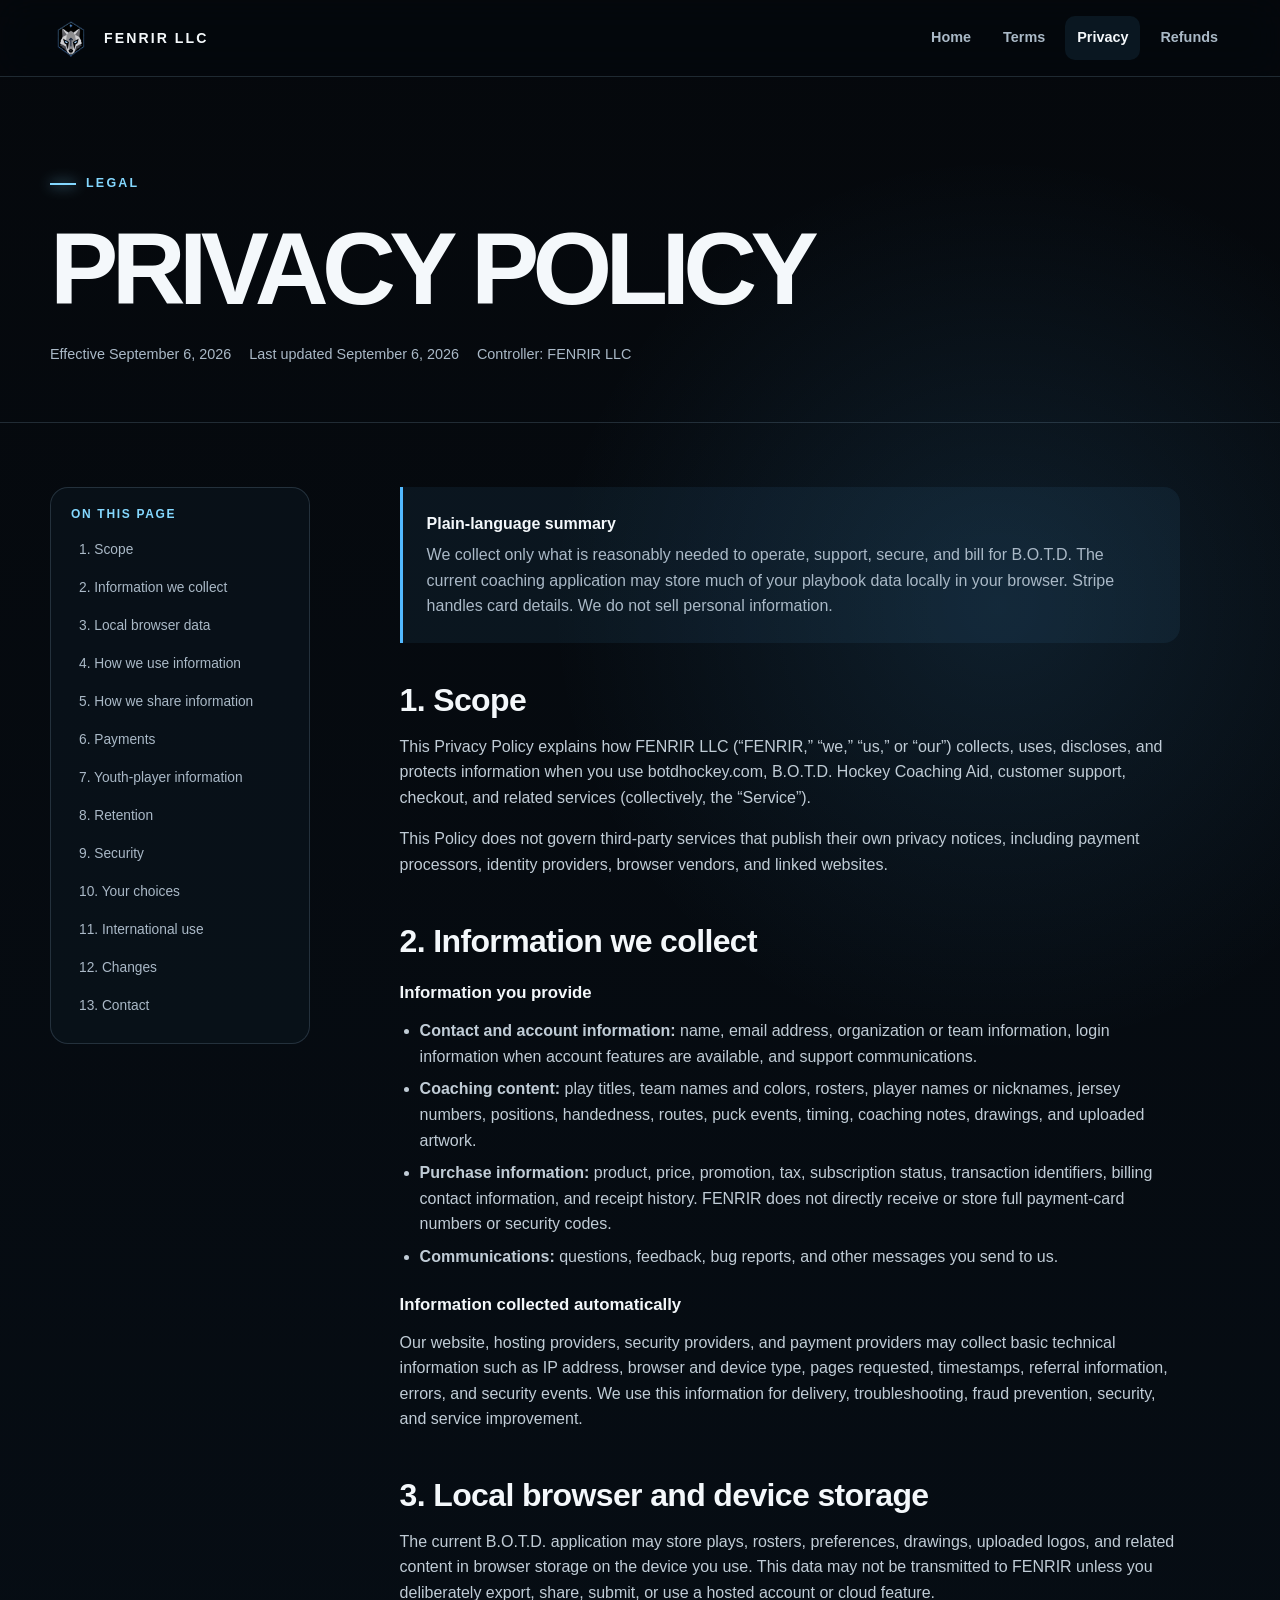
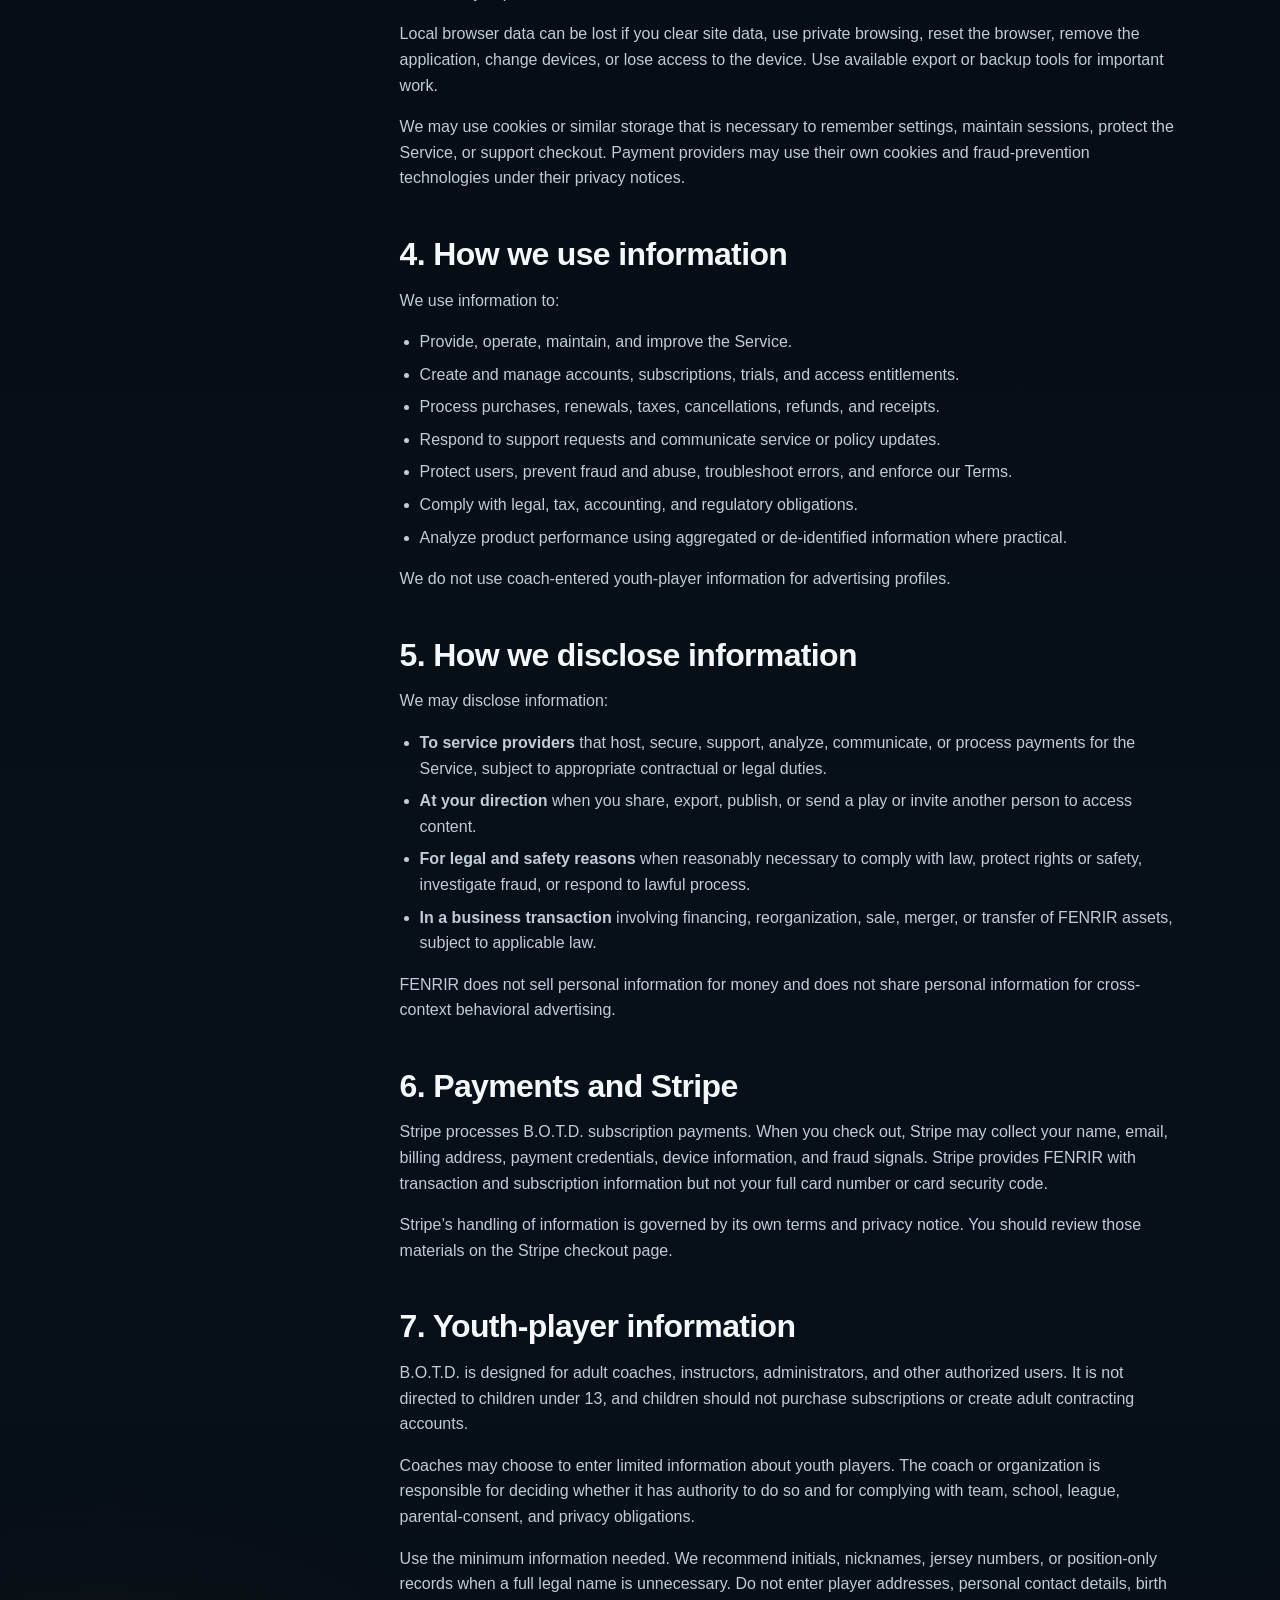
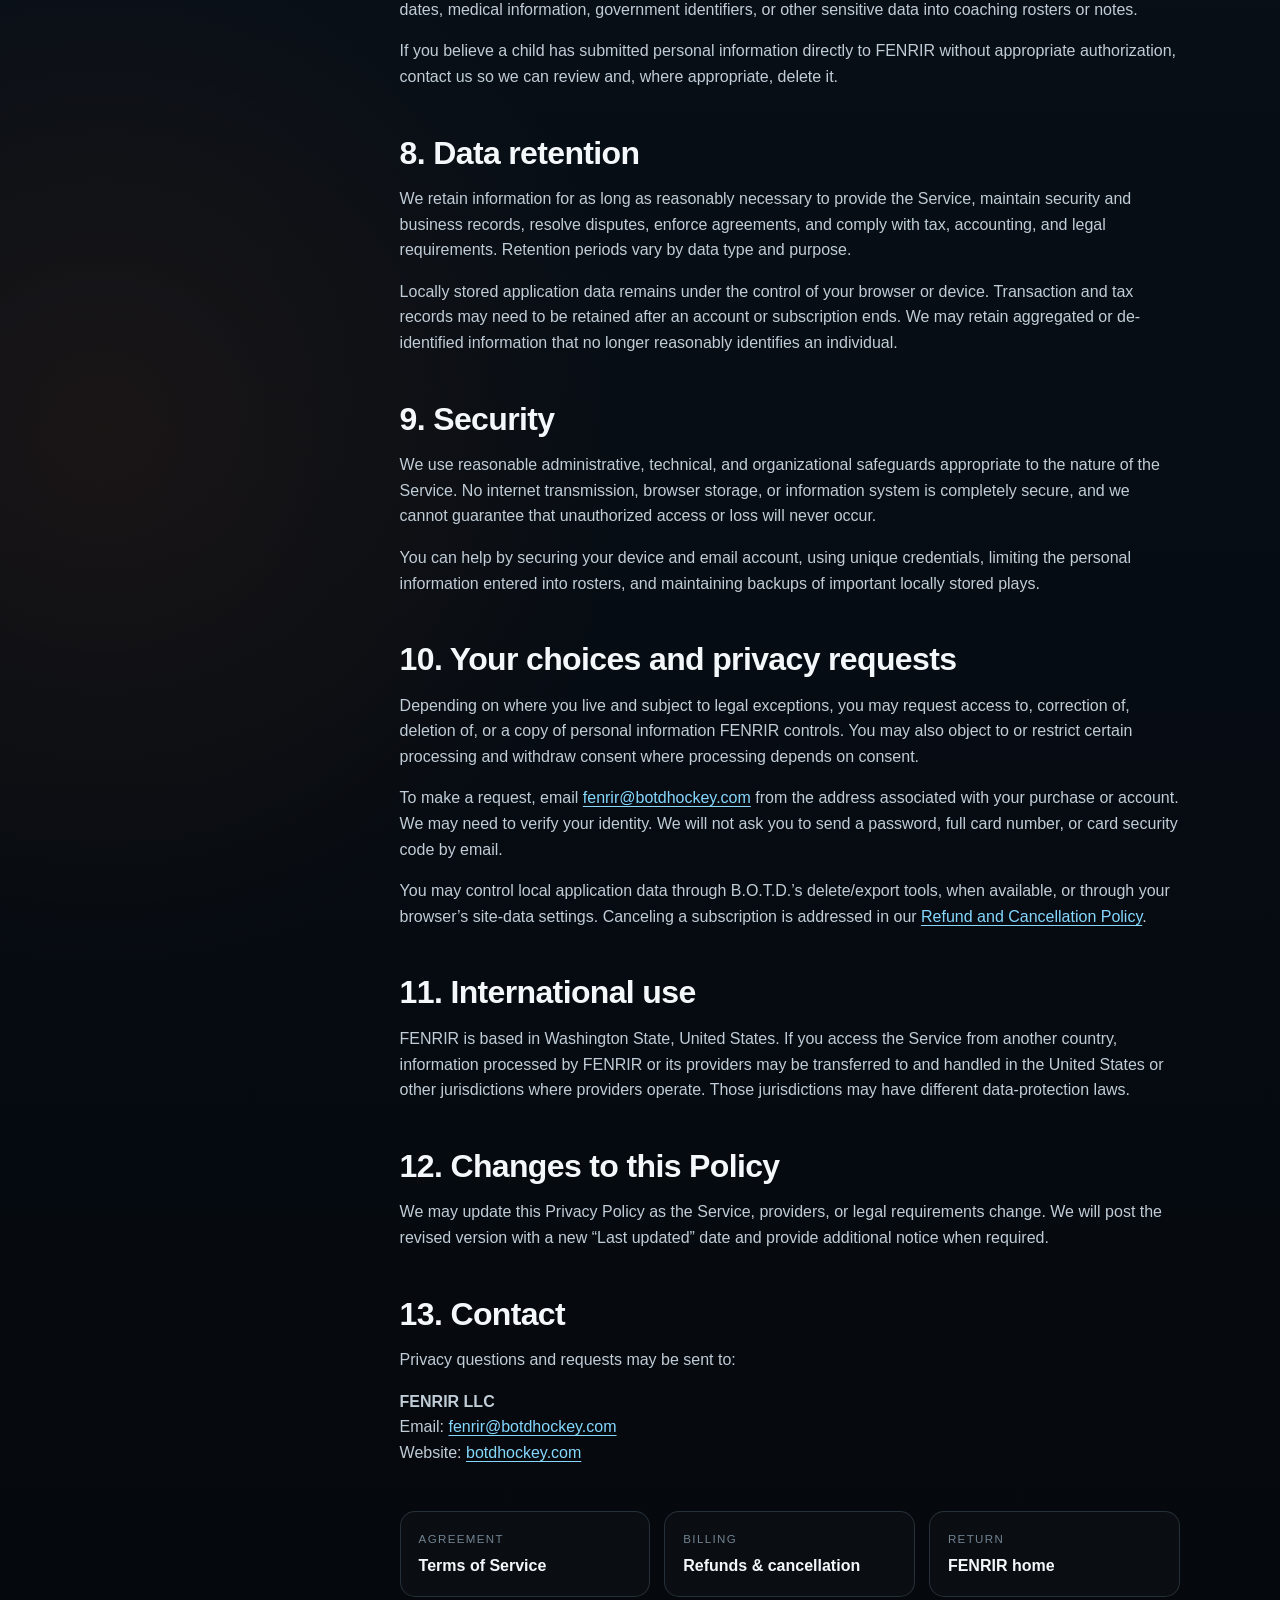
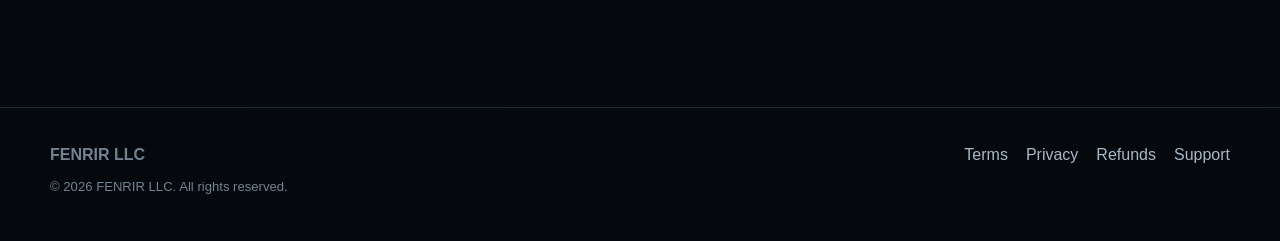
==== privacy/index.html @ 657d7582 "Add files via upload" ====
<!doctype html>
<html lang="en">
<head>
  <meta charset="utf-8"><meta name="viewport" content="width=device-width, initial-scale=1">
  <title>Privacy Policy | FENRIR LLC</title>
  <meta name="description" content="How FENRIR LLC handles information associated with B.O.T.D. Hockey Coaching Aid.">
  <link rel="canonical" href="https://botdhockey.com/privacy/">
  <link rel="icon" href="/assets/favicon.png" type="image/png">
  <link rel="stylesheet" href="/assets/site.css"><script src="/assets/site.js" defer></script>
</head>
<body>
<a class="skip-link" href="#main">Skip to content</a>
<header class="site-header"><div class="container header-inner"><a class="brand" href="/"><img src="/assets/favicon.png" alt=""><span>FENRIR LLC</span></a><button class="nav-toggle" type="button" aria-expanded="false" aria-controls="site-nav" data-nav-toggle aria-label="Open navigation">☰</button><nav class="site-nav" id="site-nav" data-nav aria-label="Legal navigation"><a href="/">Home</a><a href="/terms/">Terms</a><a href="/privacy/" aria-current="page">Privacy</a><a href="/refunds/">Refunds</a></nav></div></header>
<main id="main">
  <header class="legal-hero"><div class="container"><p class="eyebrow">Legal</p><h1>Privacy Policy</h1><div class="legal-meta"><span>Effective September 6, 2026</span><span>Last updated September 6, 2026</span><span>Controller: FENRIR LLC</span></div></div></header>
  <div class="container legal-layout">
    <aside class="legal-toc"><h2>On this page</h2><nav><a href="#scope">1. Scope</a><a href="#collect">2. Information we collect</a><a href="#local">3. Local browser data</a><a href="#use">4. How we use information</a><a href="#share">5. How we share information</a><a href="#payments">6. Payments</a><a href="#youth">7. Youth-player information</a><a href="#retention">8. Retention</a><a href="#security">9. Security</a><a href="#choices">10. Your choices</a><a href="#international">11. International use</a><a href="#changes">12. Changes</a><a href="#contact">13. Contact</a></nav></aside>
    <article class="legal-content">
      <div class="summary-box"><strong>Plain-language summary</strong><p>We collect only what is reasonably needed to operate, support, secure, and bill for B.O.T.D. The current coaching application may store much of your playbook data locally in your browser. Stripe handles card details. We do not sell personal information.</p></div>

      <section class="legal-section" id="scope"><h2>1. Scope</h2><p>This Privacy Policy explains how FENRIR LLC (“FENRIR,” “we,” “us,” or “our”) collects, uses, discloses, and protects information when you use botdhockey.com, B.O.T.D. Hockey Coaching Aid, customer support, checkout, and related services (collectively, the “Service”).</p><p>This Policy does not govern third-party services that publish their own privacy notices, including payment processors, identity providers, browser vendors, and linked websites.</p></section>

      <section class="legal-section" id="collect"><h2>2. Information we collect</h2><h3>Information you provide</h3><ul><li><strong>Contact and account information:</strong> name, email address, organization or team information, login information when account features are available, and support communications.</li><li><strong>Coaching content:</strong> play titles, team names and colors, rosters, player names or nicknames, jersey numbers, positions, handedness, routes, puck events, timing, coaching notes, drawings, and uploaded artwork.</li><li><strong>Purchase information:</strong> product, price, promotion, tax, subscription status, transaction identifiers, billing contact information, and receipt history. FENRIR does not directly receive or store full payment-card numbers or security codes.</li><li><strong>Communications:</strong> questions, feedback, bug reports, and other messages you send to us.</li></ul><h3>Information collected automatically</h3><p>Our website, hosting providers, security providers, and payment providers may collect basic technical information such as IP address, browser and device type, pages requested, timestamps, referral information, errors, and security events. We use this information for delivery, troubleshooting, fraud prevention, security, and service improvement.</p></section>

      <section class="legal-section" id="local"><h2>3. Local browser and device storage</h2><p>The current B.O.T.D. application may store plays, rosters, preferences, drawings, uploaded logos, and related content in browser storage on the device you use. This data may not be transmitted to FENRIR unless you deliberately export, share, submit, or use a hosted account or cloud feature.</p><p>Local browser data can be lost if you clear site data, use private browsing, reset the browser, remove the application, change devices, or lose access to the device. Use available export or backup tools for important work.</p><p>We may use cookies or similar storage that is necessary to remember settings, maintain sessions, protect the Service, or support checkout. Payment providers may use their own cookies and fraud-prevention technologies under their privacy notices.</p></section>

      <section class="legal-section" id="use"><h2>4. How we use information</h2><p>We use information to:</p><ul><li>Provide, operate, maintain, and improve the Service.</li><li>Create and manage accounts, subscriptions, trials, and access entitlements.</li><li>Process purchases, renewals, taxes, cancellations, refunds, and receipts.</li><li>Respond to support requests and communicate service or policy updates.</li><li>Protect users, prevent fraud and abuse, troubleshoot errors, and enforce our Terms.</li><li>Comply with legal, tax, accounting, and regulatory obligations.</li><li>Analyze product performance using aggregated or de-identified information where practical.</li></ul><p>We do not use coach-entered youth-player information for advertising profiles.</p></section>

      <section class="legal-section" id="share"><h2>5. How we disclose information</h2><p>We may disclose information:</p><ul><li><strong>To service providers</strong> that host, secure, support, analyze, communicate, or process payments for the Service, subject to appropriate contractual or legal duties.</li><li><strong>At your direction</strong> when you share, export, publish, or send a play or invite another person to access content.</li><li><strong>For legal and safety reasons</strong> when reasonably necessary to comply with law, protect rights or safety, investigate fraud, or respond to lawful process.</li><li><strong>In a business transaction</strong> involving financing, reorganization, sale, merger, or transfer of FENRIR assets, subject to applicable law.</li></ul><p>FENRIR does not sell personal information for money and does not share personal information for cross-context behavioral advertising.</p></section>

      <section class="legal-section" id="payments"><h2>6. Payments and Stripe</h2><p>Stripe processes B.O.T.D. subscription payments. When you check out, Stripe may collect your name, email, billing address, payment credentials, device information, and fraud signals. Stripe provides FENRIR with transaction and subscription information but not your full card number or card security code.</p><p>Stripe’s handling of information is governed by its own terms and privacy notice. You should review those materials on the Stripe checkout page.</p></section>

      <section class="legal-section" id="youth"><h2>7. Youth-player information</h2><p>B.O.T.D. is designed for adult coaches, instructors, administrators, and other authorized users. It is not directed to children under 13, and children should not purchase subscriptions or create adult contracting accounts.</p><p>Coaches may choose to enter limited information about youth players. The coach or organization is responsible for deciding whether it has authority to do so and for complying with team, school, league, parental-consent, and privacy obligations.</p><p>Use the minimum information needed. We recommend initials, nicknames, jersey numbers, or position-only records when a full legal name is unnecessary. Do not enter player addresses, personal contact details, birth dates, medical information, government identifiers, or other sensitive data into coaching rosters or notes.</p><p>If you believe a child has submitted personal information directly to FENRIR without appropriate authorization, contact us so we can review and, where appropriate, delete it.</p></section>

      <section class="legal-section" id="retention"><h2>8. Data retention</h2><p>We retain information for as long as reasonably necessary to provide the Service, maintain security and business records, resolve disputes, enforce agreements, and comply with tax, accounting, and legal requirements. Retention periods vary by data type and purpose.</p><p>Locally stored application data remains under the control of your browser or device. Transaction and tax records may need to be retained after an account or subscription ends. We may retain aggregated or de-identified information that no longer reasonably identifies an individual.</p></section>

      <section class="legal-section" id="security"><h2>9. Security</h2><p>We use reasonable administrative, technical, and organizational safeguards appropriate to the nature of the Service. No internet transmission, browser storage, or information system is completely secure, and we cannot guarantee that unauthorized access or loss will never occur.</p><p>You can help by securing your device and email account, using unique credentials, limiting the personal information entered into rosters, and maintaining backups of important locally stored plays.</p></section>

      <section class="legal-section" id="choices"><h2>10. Your choices and privacy requests</h2><p>Depending on where you live and subject to legal exceptions, you may request access to, correction of, deletion of, or a copy of personal information FENRIR controls. You may also object to or restrict certain processing and withdraw consent where processing depends on consent.</p><p>To make a request, email <a href="mailto:fenrir@botdhockey.com">fenrir@botdhockey.com</a> from the address associated with your purchase or account. We may need to verify your identity. We will not ask you to send a password, full card number, or card security code by email.</p><p>You may control local application data through B.O.T.D.’s delete/export tools, when available, or through your browser’s site-data settings. Canceling a subscription is addressed in our <a href="/refunds/">Refund and Cancellation Policy</a>.</p></section>

      <section class="legal-section" id="international"><h2>11. International use</h2><p>FENRIR is based in Washington State, United States. If you access the Service from another country, information processed by FENRIR or its providers may be transferred to and handled in the United States or other jurisdictions where providers operate. Those jurisdictions may have different data-protection laws.</p></section>

      <section class="legal-section" id="changes"><h2>12. Changes to this Policy</h2><p>We may update this Privacy Policy as the Service, providers, or legal requirements change. We will post the revised version with a new “Last updated” date and provide additional notice when required.</p></section>

      <section class="legal-section" id="contact"><h2>13. Contact</h2><p>Privacy questions and requests may be sent to:</p><p><strong>FENRIR LLC</strong><br>Email: <a href="mailto:fenrir@botdhockey.com">fenrir@botdhockey.com</a><br>Website: <a href="https://botdhockey.com/">botdhockey.com</a></p></section>

      <nav class="policy-nav" aria-label="Related policies"><a href="/terms/"><span>Agreement</span><strong>Terms of Service</strong></a><a href="/refunds/"><span>Billing</span><strong>Refunds & cancellation</strong></a><a href="/"><span>Return</span><strong>FENRIR home</strong></a></nav>
    </article>
  </div>
</main>
<footer class="site-footer"><div class="container footer-grid"><div><strong>FENRIR LLC</strong><p class="footer-small">© <span data-year></span> FENRIR LLC. All rights reserved.</p></div><nav class="footer-links" aria-label="Legal"><a href="/terms/">Terms</a><a href="/privacy/">Privacy</a><a href="/refunds/">Refunds</a><a href="mailto:fenrir@botdhockey.com">Support</a></nav></div></footer>
</body></html>
---- assets/site.css ----
:root {
  --ink: #f4f8fb;
  --muted: #aab9c7;
  --dim: #728391;
  --bg: #05080c;
  --bg-2: #0a1118;
  --panel: rgba(14, 25, 35, 0.78);
  --panel-solid: #0d1822;
  --line: rgba(160, 199, 224, 0.18);
  --cyan: #52b9ff;
  --cyan-2: #84d8ff;
  --orange: #ff7a2f;
  --orange-2: #ffad64;
  --success: #7dd8a5;
  --warning: #ffd071;
  --danger: #ff7f7f;
  --radius: 22px;
  --shadow: 0 28px 80px rgba(0, 0, 0, 0.38);
  color-scheme: dark;
}

* { box-sizing: border-box; }
html { scroll-behavior: smooth; }
body {
  margin: 0;
  min-width: 320px;
  color: var(--ink);
  background:
    radial-gradient(circle at 78% 12%, rgba(82,185,255,.12), transparent 28rem),
    radial-gradient(circle at 8% 72%, rgba(255,122,47,.08), transparent 34rem),
    linear-gradient(180deg, #05080c 0%, #071019 54%, #05080c 100%);
  font-family: Inter, ui-sans-serif, -apple-system, BlinkMacSystemFont, "Segoe UI", sans-serif;
  line-height: 1.6;
  text-rendering: optimizeLegibility;
}
body::before {
  content: "";
  position: fixed;
  inset: 0;
  pointer-events: none;
  opacity: .22;
  background-image:
    linear-gradient(rgba(255,255,255,.025) 1px, transparent 1px),
    linear-gradient(90deg, rgba(255,255,255,.025) 1px, transparent 1px);
  background-size: 42px 42px;
  mask-image: radial-gradient(circle at center, black, transparent 86%);
  z-index: -1;
}
a { color: inherit; }
img { max-width: 100%; display: block; }
button, input, select, textarea { font: inherit; }

.skip-link {
  position: fixed;
  left: 16px;
  top: -60px;
  z-index: 1000;
  padding: 10px 14px;
  color: #00111d;
  background: var(--cyan-2);
  border-radius: 10px;
  font-weight: 800;
  transition: top .2s ease;
}
.skip-link:focus { top: 16px; }

.container { width: min(1180px, calc(100% - 40px)); margin: 0 auto; }
.site-header {
  position: sticky;
  top: 0;
  z-index: 100;
  border-bottom: 1px solid var(--line);
  background: rgba(5,8,12,.76);
  backdrop-filter: blur(18px) saturate(130%);
}
.header-inner {
  min-height: 76px;
  display: flex;
  align-items: center;
  justify-content: space-between;
  gap: 24px;
}
.brand {
  display: inline-flex;
  align-items: center;
  gap: 12px;
  text-decoration: none;
  font-weight: 900;
  letter-spacing: .13em;
}
.brand img { width: 42px; height: 42px; object-fit: contain; }
.brand span { font-size: .88rem; }
.nav-toggle {
  display: none;
  width: 44px;
  height: 44px;
  border: 1px solid var(--line);
  color: var(--ink);
  background: rgba(255,255,255,.04);
  border-radius: 12px;
  cursor: pointer;
}
.site-nav { display: flex; align-items: center; gap: 8px; }
.site-nav a {
  color: var(--muted);
  text-decoration: none;
  padding: 10px 12px;
  border-radius: 10px;
  font-size: .9rem;
  font-weight: 700;
  transition: color .2s ease, background .2s ease;
}
.site-nav a:hover, .site-nav a:focus-visible, .site-nav a[aria-current="page"] {
  color: var(--ink);
  background: rgba(82,185,255,.09);
  outline: none;
}

.hero {
  min-height: calc(100svh - 76px);
  display: grid;
  align-items: center;
  padding: 86px 0 72px;
  overflow: hidden;
}
.hero-grid {
  display: grid;
  grid-template-columns: minmax(0, 1.1fr) minmax(360px, .9fr);
  align-items: center;
  gap: clamp(40px, 7vw, 100px);
}
.eyebrow {
  display: inline-flex;
  align-items: center;
  gap: 10px;
  margin: 0 0 20px;
  color: var(--cyan-2);
  font-size: .78rem;
  font-weight: 900;
  letter-spacing: .18em;
  text-transform: uppercase;
}
.eyebrow::before { content: ""; width: 26px; height: 2px; background: currentColor; box-shadow: 0 0 14px currentColor; }
h1, h2, h3 { line-height: 1.08; margin-top: 0; }
h1 {
  max-width: 820px;
  margin-bottom: 24px;
  font-size: clamp(3.2rem, 8vw, 7.3rem);
  letter-spacing: -.065em;
  text-transform: uppercase;
}
.hero .lead {
  max-width: 680px;
  margin: 0 0 34px;
  color: var(--muted);
  font-size: clamp(1.05rem, 1.8vw, 1.25rem);
}
.gradient-word {
  color: transparent;
  background: linear-gradient(90deg, var(--cyan-2), #fff 44%, var(--orange-2));
  -webkit-background-clip: text;
  background-clip: text;
}
.actions { display: flex; flex-wrap: wrap; gap: 12px; }
.btn {
  display: inline-flex;
  align-items: center;
  justify-content: center;
  min-height: 50px;
  padding: 12px 20px;
  border: 1px solid rgba(82,185,255,.42);
  border-radius: 13px;
  text-decoration: none;
  font-weight: 850;
  letter-spacing: .01em;
  transition: transform .18s ease, border-color .18s ease, background .18s ease;
}
.btn:hover, .btn:focus-visible { transform: translateY(-2px); outline: none; }
.btn-primary { color: #00111d; background: linear-gradient(135deg, var(--cyan-2), var(--cyan)); box-shadow: 0 10px 32px rgba(82,185,255,.2); }
.btn-ghost { color: var(--ink); background: rgba(255,255,255,.03); }

.logo-stage {
  position: relative;
  width: min(100%, 560px);
  aspect-ratio: 1;
  margin-inline: auto;
  display: grid;
  place-items: center;
  isolation: isolate;
}
.logo-stage::before, .logo-stage::after {
  content: "";
  position: absolute;
  border-radius: 50%;
  border: 1px solid rgba(82,185,255,.22);
  animation: orbit 18s linear infinite;
}
.logo-stage::before { inset: 7%; box-shadow: inset 0 0 80px rgba(82,185,255,.07), 0 0 50px rgba(82,185,255,.08); }
.logo-stage::after { inset: 18%; border-style: dashed; animation-direction: reverse; animation-duration: 28s; }
.logo-stage .flare {
  position: absolute;
  inset: 16%;
  border-radius: 50%;
  background: radial-gradient(circle, rgba(82,185,255,.18), transparent 65%);
  filter: blur(15px);
  z-index: -1;
}
.logo-stage img { width: 72%; filter: drop-shadow(0 28px 42px rgba(0,0,0,.55)); animation: breathe 6s ease-in-out infinite; }
.signal-switch {
  position: absolute;
  right: 3%;
  bottom: 12%;
  display: flex;
  padding: 5px;
  border: 1px solid var(--line);
  border-radius: 999px;
  background: rgba(4,9,14,.82);
  box-shadow: var(--shadow);
}
.signal-switch button {
  border: 0;
  border-radius: 999px;
  padding: 8px 12px;
  color: var(--muted);
  background: transparent;
  font-size: .72rem;
  font-weight: 900;
  letter-spacing: .08em;
  text-transform: uppercase;
  cursor: pointer;
}
.signal-switch button[aria-pressed="true"] { color: #00111d; background: var(--cyan-2); }
body[data-signal="orange"] .signal-switch button[aria-pressed="true"] { background: var(--orange-2); }
body[data-signal="orange"] .eyebrow { color: var(--orange-2); }
body[data-signal="orange"] .logo-stage::before, body[data-signal="orange"] .logo-stage::after { border-color: rgba(255,122,47,.24); }
body[data-signal="orange"] .logo-stage .flare { background: radial-gradient(circle, rgba(255,122,47,.18), transparent 65%); }

.section { padding: 112px 0; border-top: 1px solid var(--line); }
.section-header { max-width: 820px; margin-bottom: 48px; }
.section h2 { margin-bottom: 18px; font-size: clamp(2.25rem, 5vw, 4.7rem); letter-spacing: -.045em; text-transform: uppercase; }
.section-copy { color: var(--muted); font-size: 1.08rem; }
.mission-panel {
  position: relative;
  padding: clamp(28px, 5vw, 64px);
  border: 1px solid rgba(82,185,255,.26);
  border-radius: 28px;
  background: linear-gradient(135deg, rgba(82,185,255,.10), rgba(255,255,255,.025) 48%, rgba(255,122,47,.06));
  box-shadow: var(--shadow);
  overflow: hidden;
}
.mission-panel::after {
  content: "F";
  position: absolute;
  right: -18px;
  bottom: -90px;
  color: rgba(255,255,255,.025);
  font-size: 20rem;
  font-weight: 1000;
  line-height: 1;
}
.mission-panel blockquote { position: relative; z-index: 1; margin: 0; max-width: 980px; font-size: clamp(1.45rem, 3vw, 2.65rem); line-height: 1.3; font-weight: 780; letter-spacing: -.02em; }

.grid-3 { display: grid; grid-template-columns: repeat(3, 1fr); gap: 18px; }
.card {
  border: 1px solid var(--line);
  border-radius: var(--radius);
  background: linear-gradient(180deg, rgba(18,31,43,.85), rgba(9,17,24,.74));
  padding: 28px;
  box-shadow: 0 16px 44px rgba(0,0,0,.2);
}
.card .number { display: block; margin-bottom: 50px; color: var(--cyan-2); font-size: .75rem; font-weight: 900; letter-spacing: .16em; }
.card h3 { margin-bottom: 12px; font-size: 1.35rem; }
.card p { margin: 0; color: var(--muted); }

.product-card {
  display: grid;
  grid-template-columns: minmax(270px, .7fr) minmax(0, 1.3fr);
  align-items: center;
  gap: clamp(32px, 7vw, 90px);
  padding: clamp(28px, 5vw, 70px);
  border: 1px solid var(--line);
  border-radius: 30px;
  background: linear-gradient(135deg, rgba(255,255,255,.045), rgba(82,185,255,.075));
  box-shadow: var(--shadow);
}
.product-art { min-height: 340px; display: grid; place-items: center; }
.product-art img { width: min(100%, 430px); filter: drop-shadow(0 28px 38px rgba(0,0,0,.65)); }
.product-card h3 { font-size: clamp(2rem, 4vw, 3.8rem); margin-bottom: 18px; }
.product-card p { color: var(--muted); }
.pill-row { display: flex; flex-wrap: wrap; gap: 8px; margin: 24px 0 30px; }
.pill { padding: 7px 11px; border: 1px solid var(--line); border-radius: 999px; color: var(--cyan-2); background: rgba(82,185,255,.06); font-size: .78rem; font-weight: 800; }

.statement {
  display: grid;
  grid-template-columns: .7fr 1.3fr;
  gap: 60px;
  align-items: start;
}
.statement strong { color: var(--orange-2); font-size: .8rem; letter-spacing: .17em; text-transform: uppercase; }
.statement p { margin: 0; font-size: clamp(1.25rem, 2.3vw, 2rem); line-height: 1.45; }

.contact-panel {
  display: grid;
  grid-template-columns: 1fr auto;
  align-items: center;
  gap: 28px;
  padding: clamp(28px, 5vw, 54px);
  border: 1px solid rgba(82,185,255,.28);
  border-radius: 28px;
  background: rgba(11,20,29,.8);
}
.contact-panel h2 { margin-bottom: 10px; font-size: clamp(2rem, 4vw, 4rem); }
.contact-panel p { margin: 0; color: var(--muted); }

.site-footer { border-top: 1px solid var(--line); padding: 34px 0 44px; color: var(--dim); }
.footer-grid { display: flex; justify-content: space-between; align-items: flex-start; gap: 24px; }
.footer-links { display: flex; flex-wrap: wrap; gap: 10px 18px; }
.footer-links a { color: var(--muted); text-decoration: none; }
.footer-links a:hover, .footer-links a:focus-visible { color: var(--ink); }
.footer-small { margin: 8px 0 0; max-width: 720px; font-size: .82rem; }

/* Legal pages */
.legal-hero { padding: 90px 0 56px; border-bottom: 1px solid var(--line); }
.legal-hero h1 { margin-bottom: 18px; font-size: clamp(3rem, 8vw, 6.5rem); }
.legal-meta { display: flex; flex-wrap: wrap; gap: 10px 18px; color: var(--muted); font-size: .9rem; }
.legal-layout {
  display: grid;
  grid-template-columns: 260px minmax(0, 780px);
  gap: clamp(40px, 7vw, 92px);
  align-items: start;
  padding: 64px 0 110px;
}
.legal-toc {
  position: sticky;
  top: 104px;
  border: 1px solid var(--line);
  border-radius: 18px;
  padding: 20px;
  background: rgba(11,20,29,.72);
}
.legal-toc h2 { margin-bottom: 12px; color: var(--cyan-2); font-size: .75rem; letter-spacing: .14em; text-transform: uppercase; }
.legal-toc nav { display: grid; gap: 4px; }
.legal-toc a { padding: 6px 8px; color: var(--muted); border-radius: 8px; text-decoration: none; font-size: .86rem; }
.legal-toc a:hover, .legal-toc a:focus-visible { color: var(--ink); background: rgba(82,185,255,.08); outline: none; }
.legal-content { min-width: 0; }
.summary-box {
  margin-bottom: 40px;
  padding: 24px;
  border-left: 3px solid var(--cyan);
  border-radius: 0 16px 16px 0;
  background: rgba(82,185,255,.07);
}
.summary-box strong { display: block; margin-bottom: 6px; }
.summary-box p { margin: 0; color: var(--muted); }
.legal-section { scroll-margin-top: 110px; margin-bottom: 46px; }
.legal-section h2 { margin-bottom: 14px; font-size: clamp(1.45rem, 3vw, 2rem); letter-spacing: -.02em; }
.legal-section h3 { margin: 26px 0 8px; font-size: 1.05rem; }
.legal-section p, .legal-section li { color: #c0ccd6; }
.legal-section ul { padding-left: 1.25rem; }
.legal-section li + li { margin-top: 7px; }
.legal-section a { color: var(--cyan-2); text-underline-offset: 3px; }
.callout {
  padding: 18px 20px;
  border: 1px solid rgba(255,208,113,.25);
  border-radius: 14px;
  color: #f7e4bd;
  background: rgba(255,208,113,.06);
}
.policy-nav { display: grid; grid-template-columns: repeat(3,1fr); gap: 14px; margin-top: 46px; }
.policy-nav a { display: block; padding: 18px; border: 1px solid var(--line); border-radius: 15px; text-decoration: none; background: rgba(255,255,255,.025); }
.policy-nav span { display:block; color:var(--dim); font-size:.72rem; letter-spacing:.12em; text-transform:uppercase; }
.policy-nav strong { display:block; margin-top:4px; }

.reveal { opacity: 0; transform: translateY(18px); transition: opacity .75s ease, transform .75s ease; }
.reveal.is-visible { opacity: 1; transform: none; }
@keyframes orbit { to { transform: rotate(360deg); } }
@keyframes breathe { 0%,100% { transform: translateY(0) scale(1); } 50% { transform: translateY(-7px) scale(1.01); } }

@media (max-width: 900px) {
  .hero-grid, .product-card, .statement { grid-template-columns: 1fr; }
  .hero { min-height: auto; }
  .hero-copy { text-align: center; }
  .hero .lead { margin-inline: auto; }
  .hero .eyebrow, .hero .actions { justify-content: center; }
  .logo-stage { max-width: 480px; }
  .grid-3 { grid-template-columns: 1fr; }
  .card .number { margin-bottom: 24px; }
  .statement { gap: 18px; }
  .legal-layout { grid-template-columns: 1fr; }
  .legal-toc { position: static; }
  .legal-toc nav { grid-template-columns: repeat(2,1fr); }
}

@media (max-width: 720px) {
  .container { width: min(100% - 28px, 1180px); }
  .header-inner { min-height: 66px; }
  .nav-toggle { display: inline-grid; place-items: center; }
  .site-nav {
    position: absolute;
    top: 66px;
    left: 14px;
    right: 14px;
    display: none;
    padding: 12px;
    border: 1px solid var(--line);
    border-radius: 16px;
    background: rgba(5,8,12,.97);
    box-shadow: var(--shadow);
  }
  .site-nav.is-open { display: grid; }
  .site-nav a { padding: 12px; }
  .hero { padding-top: 64px; }
  h1 { font-size: clamp(3rem, 17vw, 5.4rem); }
  .section { padding: 82px 0; }
  .signal-switch { right: 0; bottom: 6%; }
  .product-art { min-height: 250px; }
  .contact-panel { grid-template-columns: 1fr; }
  .footer-grid { flex-direction: column; }
  .legal-hero { padding-top: 64px; }
  .legal-layout { padding-top: 36px; }
  .legal-toc nav { grid-template-columns: 1fr; }
  .policy-nav { grid-template-columns: 1fr; }
}

@media (prefers-reduced-motion: reduce) {
  *, *::before, *::after { animation-duration: .01ms !important; animation-iteration-count: 1 !important; scroll-behavior: auto !important; transition-duration: .01ms !important; }
  .reveal { opacity: 1; transform: none; }
}
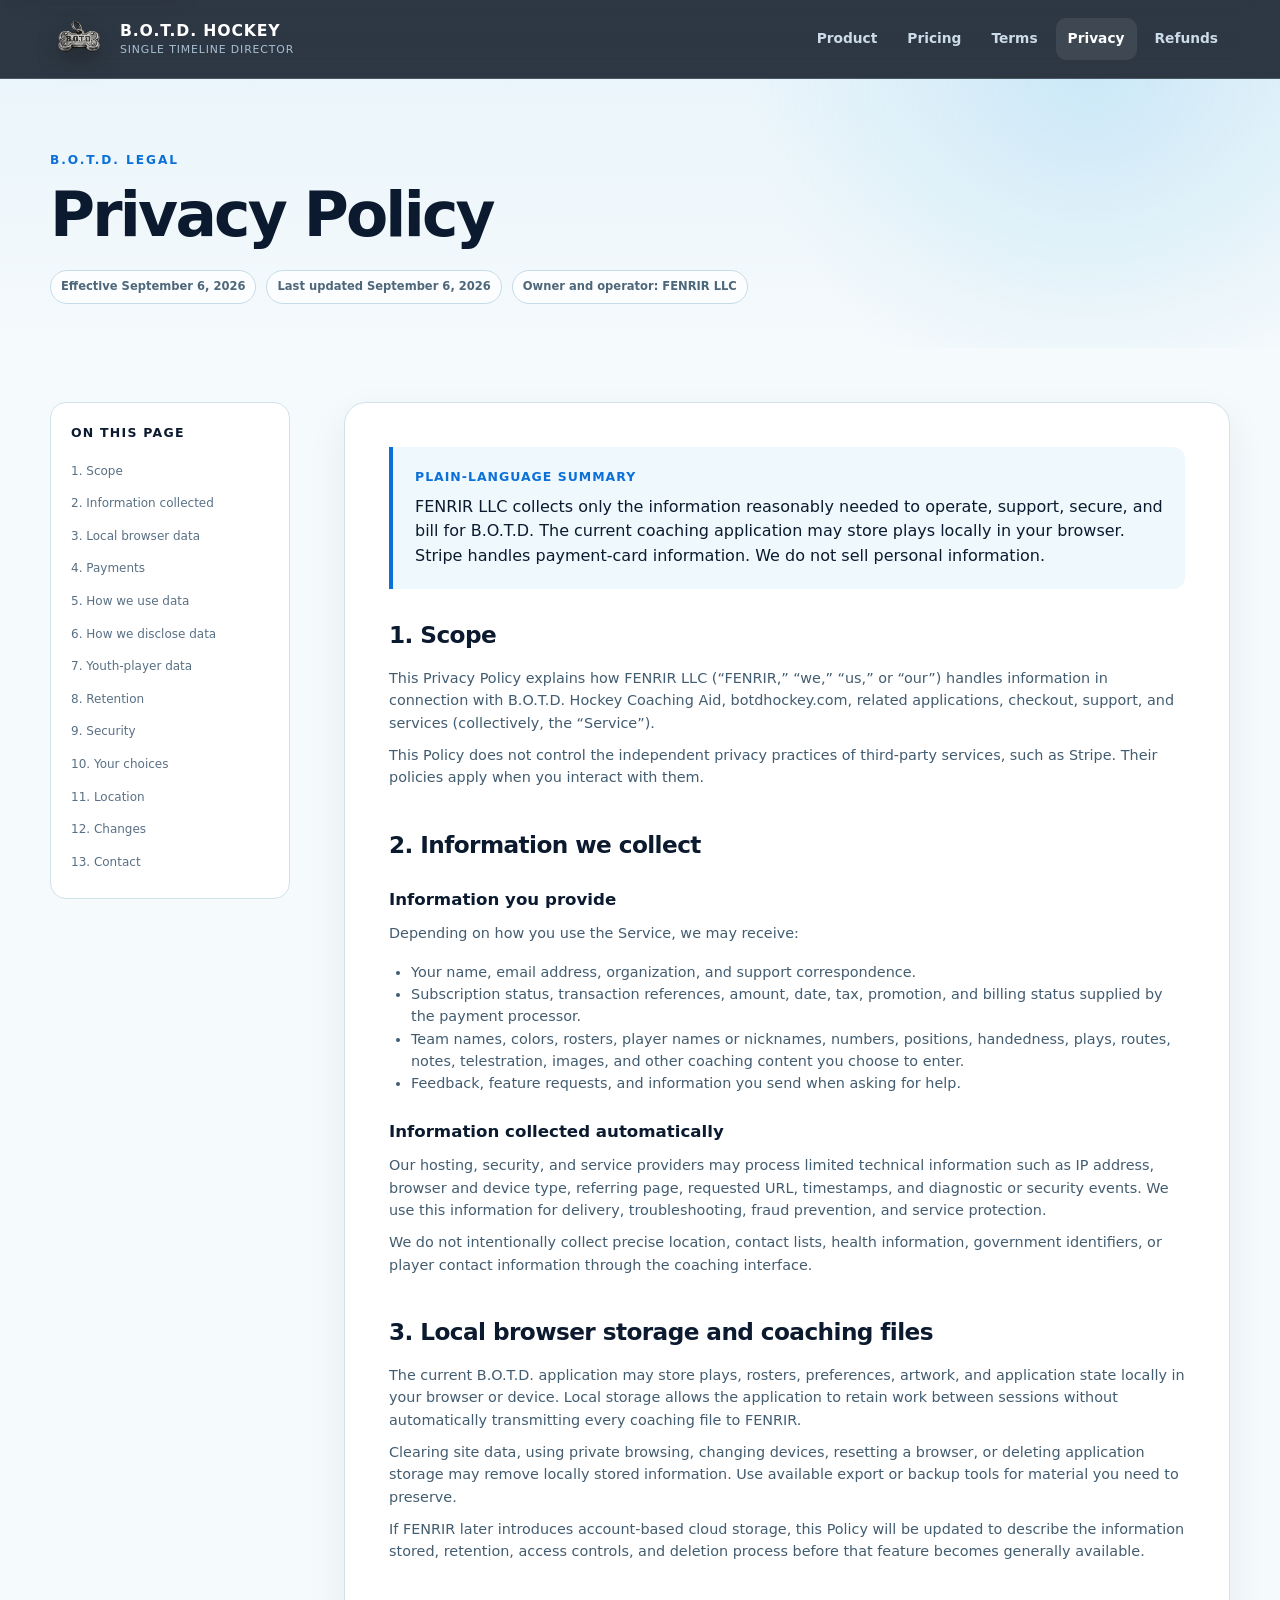
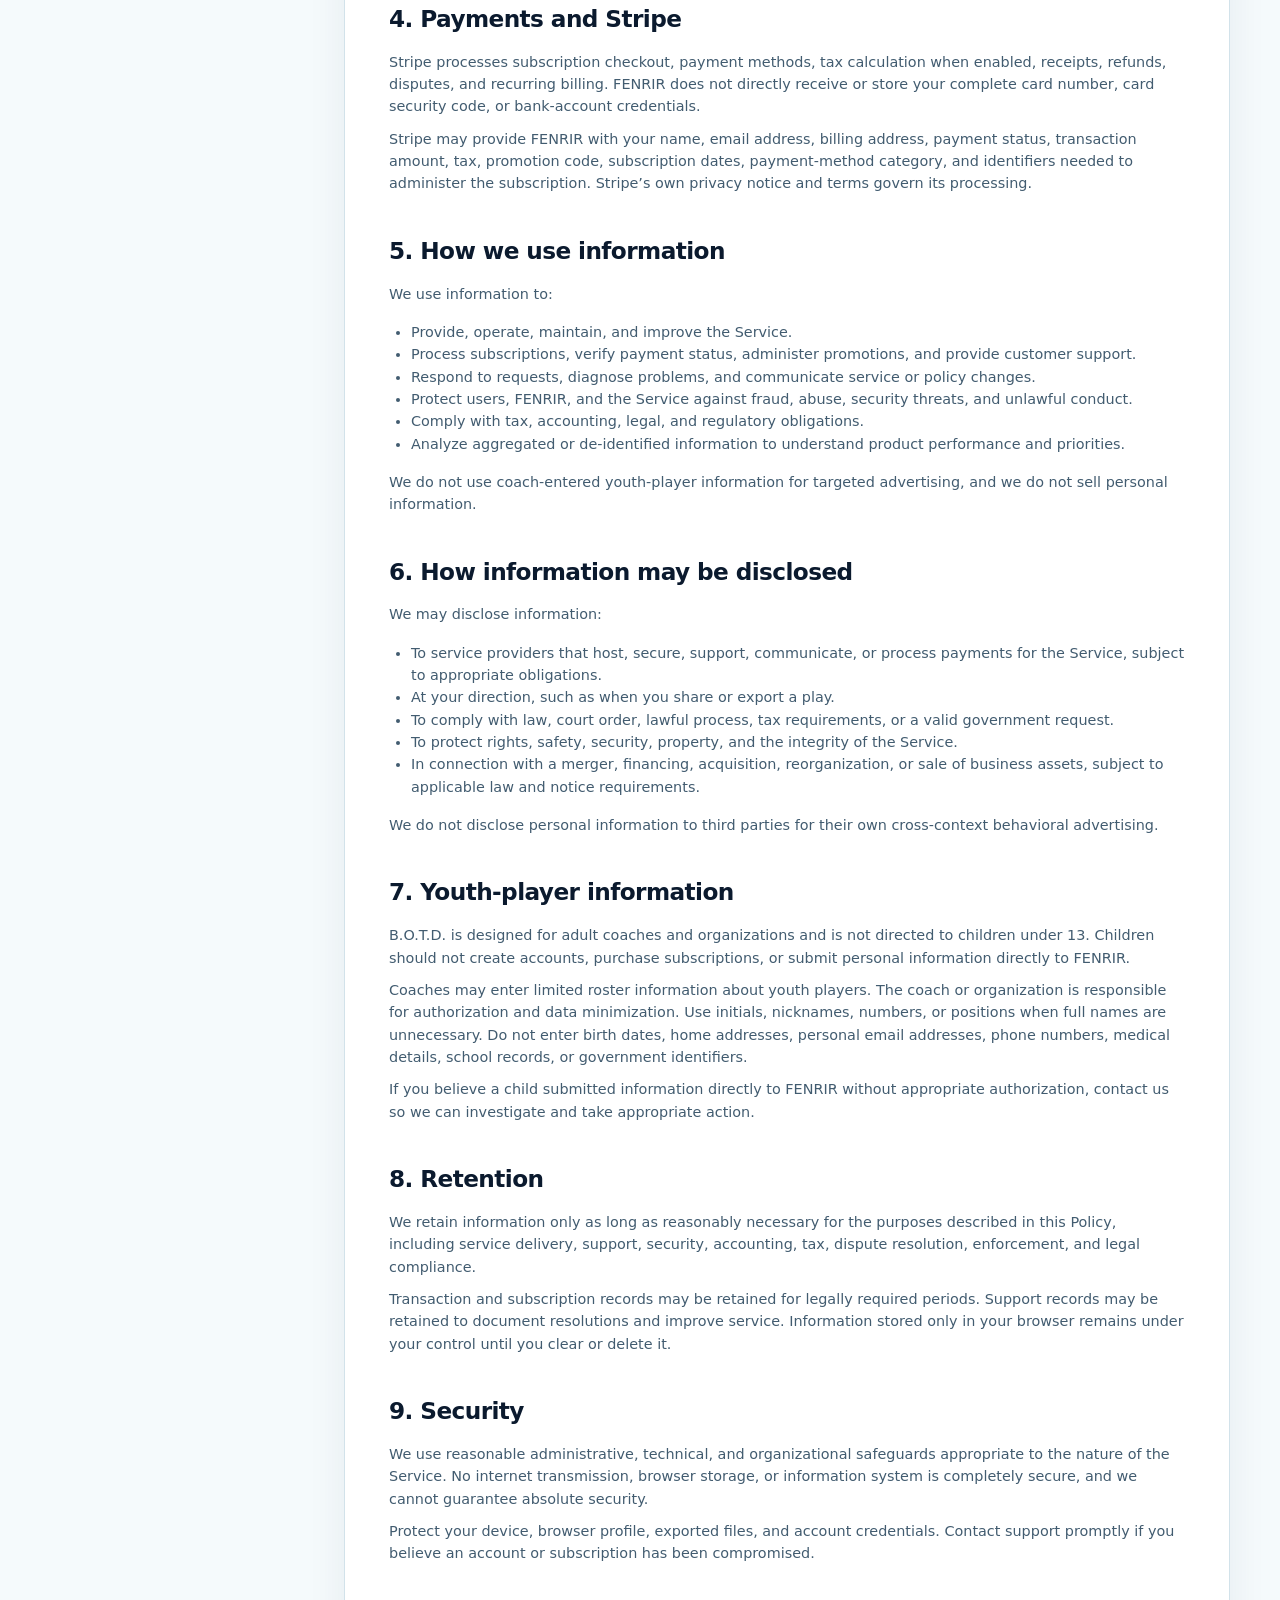
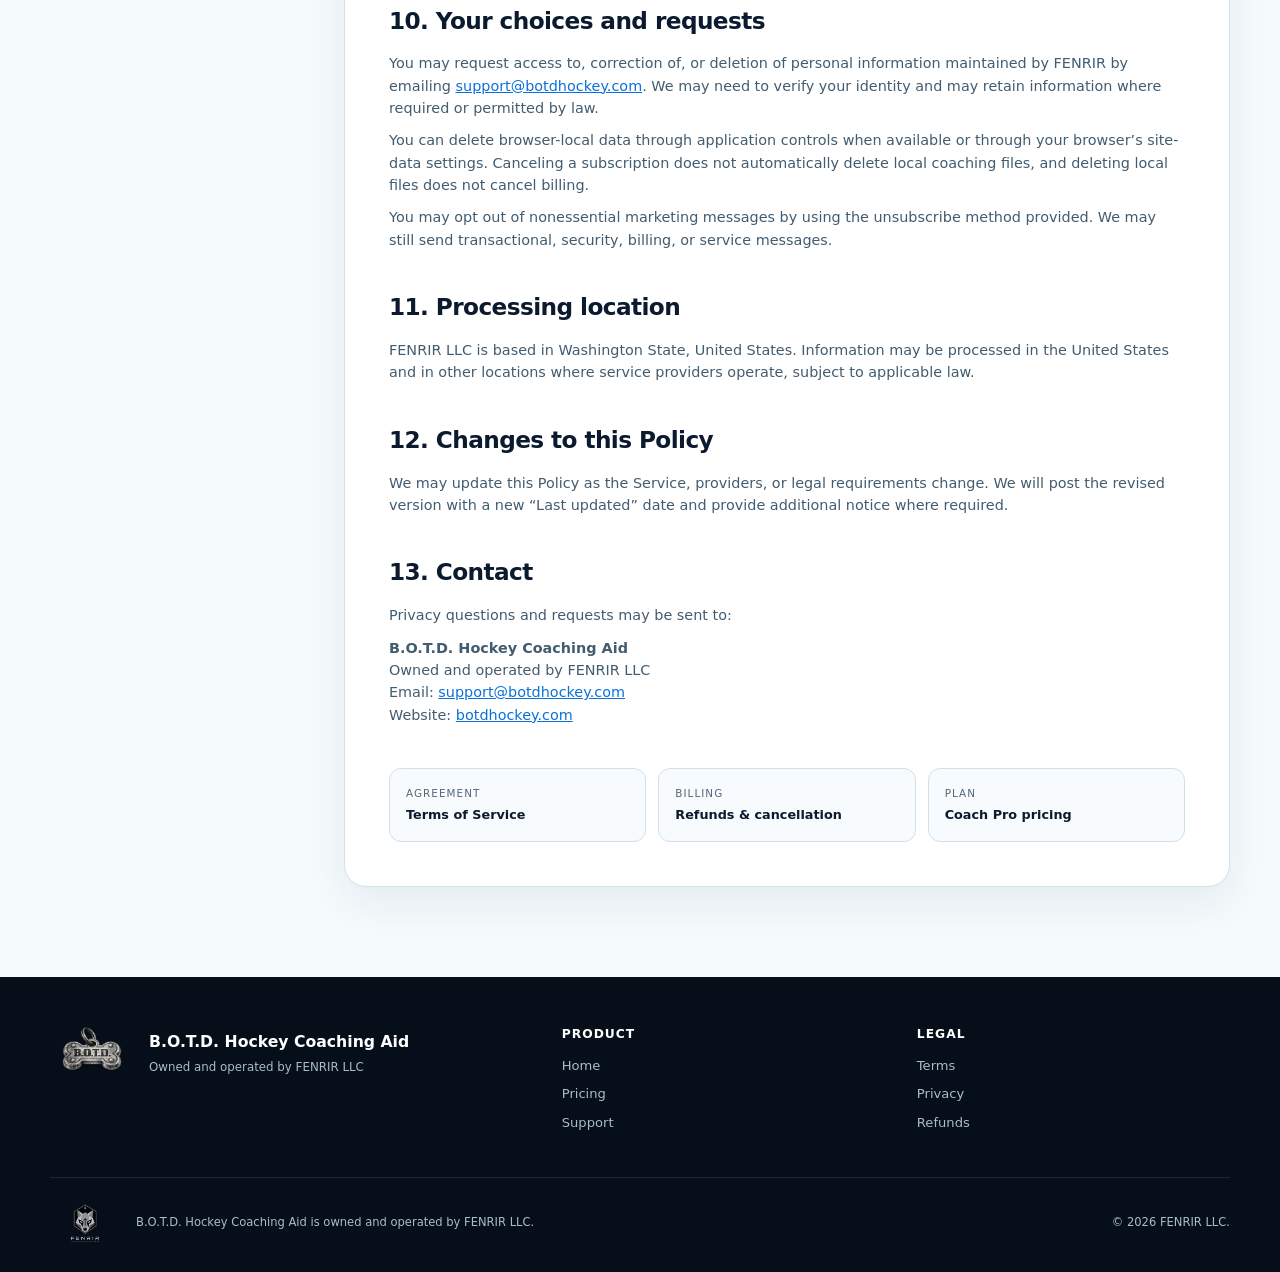
==== commit a877bfce: "Replace FENRIR site with B.O.T.D. product website" ====
--- a/privacy/index.html
+++ b/privacy/index.html
@@ -1,52 +1,68 @@
 <!doctype html>
 <html lang="en">
 <head>
-  <meta charset="utf-8"><meta name="viewport" content="width=device-width, initial-scale=1">
-  <title>Privacy Policy | FENRIR LLC</title>
-  <meta name="description" content="How FENRIR LLC handles information associated with B.O.T.D. Hockey Coaching Aid.">
+  <meta charset="utf-8">
+  <meta name="viewport" content="width=device-width, initial-scale=1">
+  <title>Privacy Policy | B.O.T.D. Hockey</title>
+  <meta name="description" content="Privacy practices for B.O.T.D. Hockey Coaching Aid, owned and operated by FENRIR LLC.">
   <link rel="canonical" href="https://botdhockey.com/privacy/">
+  <meta name="theme-color" content="#07111f">
   <link rel="icon" href="/assets/favicon.png" type="image/png">
-  <link rel="stylesheet" href="/assets/site.css"><script src="/assets/site.js" defer></script>
+  <link rel="stylesheet" href="/assets/site.css">
+  <script src="/assets/config.js" defer></script>
+  <script src="/assets/site.js" defer></script>
 </head>
-<body>
+<body class="legal-body">
 <a class="skip-link" href="#main">Skip to content</a>
-<header class="site-header"><div class="container header-inner"><a class="brand" href="/"><img src="/assets/favicon.png" alt=""><span>FENRIR LLC</span></a><button class="nav-toggle" type="button" aria-expanded="false" aria-controls="site-nav" data-nav-toggle aria-label="Open navigation">☰</button><nav class="site-nav" id="site-nav" data-nav aria-label="Legal navigation"><a href="/">Home</a><a href="/terms/">Terms</a><a href="/privacy/" aria-current="page">Privacy</a><a href="/refunds/">Refunds</a></nav></div></header>
+<header class="site-header">
+  <div class="container header-inner">
+    <a class="product-brand" href="/" aria-label="B.O.T.D. Hockey home"><img src="/assets/botd-dog-tag.png" alt=""><span class="product-brand-copy"><strong>B.O.T.D. HOCKEY</strong><small>Single Timeline Director</small></span></a>
+    <button class="nav-toggle" type="button" aria-expanded="false" aria-controls="site-nav" data-nav-toggle aria-label="Open navigation"><span></span></button>
+    <nav class="site-nav" id="site-nav" data-nav aria-label="Legal navigation"><a href="/">Product</a><a href="/subscribe/">Pricing</a><a href="/terms/">Terms</a><a href="/privacy/" aria-current="page">Privacy</a><a href="/refunds/">Refunds</a></nav>
+  </div>
+</header>
+
 <main id="main">
-  <header class="legal-hero"><div class="container"><p class="eyebrow">Legal</p><h1>Privacy Policy</h1><div class="legal-meta"><span>Effective September 6, 2026</span><span>Last updated September 6, 2026</span><span>Controller: FENRIR LLC</span></div></div></header>
+  <header class="legal-hero"><div class="container"><p class="eyebrow">B.O.T.D. legal</p><h1>Privacy Policy</h1><div class="legal-meta"><span>Effective September 6, 2026</span><span>Last updated September 6, 2026</span><span>Owner and operator: FENRIR LLC</span></div></div></header>
   <div class="container legal-layout">
-    <aside class="legal-toc"><h2>On this page</h2><nav><a href="#scope">1. Scope</a><a href="#collect">2. Information we collect</a><a href="#local">3. Local browser data</a><a href="#use">4. How we use information</a><a href="#share">5. How we share information</a><a href="#payments">6. Payments</a><a href="#youth">7. Youth-player information</a><a href="#retention">8. Retention</a><a href="#security">9. Security</a><a href="#choices">10. Your choices</a><a href="#international">11. International use</a><a href="#changes">12. Changes</a><a href="#contact">13. Contact</a></nav></aside>
+    <aside class="legal-toc"><h2>On this page</h2><nav>
+      <a href="#scope">1. Scope</a><a href="#collect">2. Information collected</a><a href="#local">3. Local browser data</a><a href="#payments">4. Payments</a><a href="#use">5. How we use data</a><a href="#share">6. How we disclose data</a><a href="#youth">7. Youth-player data</a><a href="#retention">8. Retention</a><a href="#security">9. Security</a><a href="#choices">10. Your choices</a><a href="#international">11. Location</a><a href="#changes">12. Changes</a><a href="#contact">13. Contact</a>
+    </nav></aside>
+
     <article class="legal-content">
-      <div class="summary-box"><strong>Plain-language summary</strong><p>We collect only what is reasonably needed to operate, support, secure, and bill for B.O.T.D. The current coaching application may store much of your playbook data locally in your browser. Stripe handles card details. We do not sell personal information.</p></div>
+      <div class="summary-box"><strong>Plain-language summary</strong><p>FENRIR LLC collects only the information reasonably needed to operate, support, secure, and bill for B.O.T.D. The current coaching application may store plays locally in your browser. Stripe handles payment-card information. We do not sell personal information.</p></div>
 
-      <section class="legal-section" id="scope"><h2>1. Scope</h2><p>This Privacy Policy explains how FENRIR LLC (“FENRIR,” “we,” “us,” or “our”) collects, uses, discloses, and protects information when you use botdhockey.com, B.O.T.D. Hockey Coaching Aid, customer support, checkout, and related services (collectively, the “Service”).</p><p>This Policy does not govern third-party services that publish their own privacy notices, including payment processors, identity providers, browser vendors, and linked websites.</p></section>
+      <section class="legal-section" id="scope"><h2>1. Scope</h2><p>This Privacy Policy explains how FENRIR LLC (“FENRIR,” “we,” “us,” or “our”) handles information in connection with B.O.T.D. Hockey Coaching Aid, botdhockey.com, related applications, checkout, support, and services (collectively, the “Service”).</p><p>This Policy does not control the independent privacy practices of third-party services, such as Stripe. Their policies apply when you interact with them.</p></section>
 
-      <section class="legal-section" id="collect"><h2>2. Information we collect</h2><h3>Information you provide</h3><ul><li><strong>Contact and account information:</strong> name, email address, organization or team information, login information when account features are available, and support communications.</li><li><strong>Coaching content:</strong> play titles, team names and colors, rosters, player names or nicknames, jersey numbers, positions, handedness, routes, puck events, timing, coaching notes, drawings, and uploaded artwork.</li><li><strong>Purchase information:</strong> product, price, promotion, tax, subscription status, transaction identifiers, billing contact information, and receipt history. FENRIR does not directly receive or store full payment-card numbers or security codes.</li><li><strong>Communications:</strong> questions, feedback, bug reports, and other messages you send to us.</li></ul><h3>Information collected automatically</h3><p>Our website, hosting providers, security providers, and payment providers may collect basic technical information such as IP address, browser and device type, pages requested, timestamps, referral information, errors, and security events. We use this information for delivery, troubleshooting, fraud prevention, security, and service improvement.</p></section>
+      <section class="legal-section" id="collect"><h2>2. Information we collect</h2><h3>Information you provide</h3><p>Depending on how you use the Service, we may receive:</p><ul><li>Your name, email address, organization, and support correspondence.</li><li>Subscription status, transaction references, amount, date, tax, promotion, and billing status supplied by the payment processor.</li><li>Team names, colors, rosters, player names or nicknames, numbers, positions, handedness, plays, routes, notes, telestration, images, and other coaching content you choose to enter.</li><li>Feedback, feature requests, and information you send when asking for help.</li></ul><h3>Information collected automatically</h3><p>Our hosting, security, and service providers may process limited technical information such as IP address, browser and device type, referring page, requested URL, timestamps, and diagnostic or security events. We use this information for delivery, troubleshooting, fraud prevention, and service protection.</p><p>We do not intentionally collect precise location, contact lists, health information, government identifiers, or player contact information through the coaching interface.</p></section>
 
-      <section class="legal-section" id="local"><h2>3. Local browser and device storage</h2><p>The current B.O.T.D. application may store plays, rosters, preferences, drawings, uploaded logos, and related content in browser storage on the device you use. This data may not be transmitted to FENRIR unless you deliberately export, share, submit, or use a hosted account or cloud feature.</p><p>Local browser data can be lost if you clear site data, use private browsing, reset the browser, remove the application, change devices, or lose access to the device. Use available export or backup tools for important work.</p><p>We may use cookies or similar storage that is necessary to remember settings, maintain sessions, protect the Service, or support checkout. Payment providers may use their own cookies and fraud-prevention technologies under their privacy notices.</p></section>
+      <section class="legal-section" id="local"><h2>3. Local browser storage and coaching files</h2><p>The current B.O.T.D. application may store plays, rosters, preferences, artwork, and application state locally in your browser or device. Local storage allows the application to retain work between sessions without automatically transmitting every coaching file to FENRIR.</p><p>Clearing site data, using private browsing, changing devices, resetting a browser, or deleting application storage may remove locally stored information. Use available export or backup tools for material you need to preserve.</p><p>If FENRIR later introduces account-based cloud storage, this Policy will be updated to describe the information stored, retention, access controls, and deletion process before that feature becomes generally available.</p></section>
 
-      <section class="legal-section" id="use"><h2>4. How we use information</h2><p>We use information to:</p><ul><li>Provide, operate, maintain, and improve the Service.</li><li>Create and manage accounts, subscriptions, trials, and access entitlements.</li><li>Process purchases, renewals, taxes, cancellations, refunds, and receipts.</li><li>Respond to support requests and communicate service or policy updates.</li><li>Protect users, prevent fraud and abuse, troubleshoot errors, and enforce our Terms.</li><li>Comply with legal, tax, accounting, and regulatory obligations.</li><li>Analyze product performance using aggregated or de-identified information where practical.</li></ul><p>We do not use coach-entered youth-player information for advertising profiles.</p></section>
+      <section class="legal-section" id="payments"><h2>4. Payments and Stripe</h2><p>Stripe processes subscription checkout, payment methods, tax calculation when enabled, receipts, refunds, disputes, and recurring billing. FENRIR does not directly receive or store your complete card number, card security code, or bank-account credentials.</p><p>Stripe may provide FENRIR with your name, email address, billing address, payment status, transaction amount, tax, promotion code, subscription dates, payment-method category, and identifiers needed to administer the subscription. Stripe’s own privacy notice and terms govern its processing.</p></section>
 
-      <section class="legal-section" id="share"><h2>5. How we disclose information</h2><p>We may disclose information:</p><ul><li><strong>To service providers</strong> that host, secure, support, analyze, communicate, or process payments for the Service, subject to appropriate contractual or legal duties.</li><li><strong>At your direction</strong> when you share, export, publish, or send a play or invite another person to access content.</li><li><strong>For legal and safety reasons</strong> when reasonably necessary to comply with law, protect rights or safety, investigate fraud, or respond to lawful process.</li><li><strong>In a business transaction</strong> involving financing, reorganization, sale, merger, or transfer of FENRIR assets, subject to applicable law.</li></ul><p>FENRIR does not sell personal information for money and does not share personal information for cross-context behavioral advertising.</p></section>
+      <section class="legal-section" id="use"><h2>5. How we use information</h2><p>We use information to:</p><ul><li>Provide, operate, maintain, and improve the Service.</li><li>Process subscriptions, verify payment status, administer promotions, and provide customer support.</li><li>Respond to requests, diagnose problems, and communicate service or policy changes.</li><li>Protect users, FENRIR, and the Service against fraud, abuse, security threats, and unlawful conduct.</li><li>Comply with tax, accounting, legal, and regulatory obligations.</li><li>Analyze aggregated or de-identified information to understand product performance and priorities.</li></ul><p>We do not use coach-entered youth-player information for targeted advertising, and we do not sell personal information.</p></section>
 
-      <section class="legal-section" id="payments"><h2>6. Payments and Stripe</h2><p>Stripe processes B.O.T.D. subscription payments. When you check out, Stripe may collect your name, email, billing address, payment credentials, device information, and fraud signals. Stripe provides FENRIR with transaction and subscription information but not your full card number or card security code.</p><p>Stripe’s handling of information is governed by its own terms and privacy notice. You should review those materials on the Stripe checkout page.</p></section>
+      <section class="legal-section" id="share"><h2>6. How information may be disclosed</h2><p>We may disclose information:</p><ul><li>To service providers that host, secure, support, communicate, or process payments for the Service, subject to appropriate obligations.</li><li>At your direction, such as when you share or export a play.</li><li>To comply with law, court order, lawful process, tax requirements, or a valid government request.</li><li>To protect rights, safety, security, property, and the integrity of the Service.</li><li>In connection with a merger, financing, acquisition, reorganization, or sale of business assets, subject to applicable law and notice requirements.</li></ul><p>We do not disclose personal information to third parties for their own cross-context behavioral advertising.</p></section>
 
-      <section class="legal-section" id="youth"><h2>7. Youth-player information</h2><p>B.O.T.D. is designed for adult coaches, instructors, administrators, and other authorized users. It is not directed to children under 13, and children should not purchase subscriptions or create adult contracting accounts.</p><p>Coaches may choose to enter limited information about youth players. The coach or organization is responsible for deciding whether it has authority to do so and for complying with team, school, league, parental-consent, and privacy obligations.</p><p>Use the minimum information needed. We recommend initials, nicknames, jersey numbers, or position-only records when a full legal name is unnecessary. Do not enter player addresses, personal contact details, birth dates, medical information, government identifiers, or other sensitive data into coaching rosters or notes.</p><p>If you believe a child has submitted personal information directly to FENRIR without appropriate authorization, contact us so we can review and, where appropriate, delete it.</p></section>
+      <section class="legal-section" id="youth"><h2>7. Youth-player information</h2><p>B.O.T.D. is designed for adult coaches and organizations and is not directed to children under 13. Children should not create accounts, purchase subscriptions, or submit personal information directly to FENRIR.</p><p>Coaches may enter limited roster information about youth players. The coach or organization is responsible for authorization and data minimization. Use initials, nicknames, numbers, or positions when full names are unnecessary. Do not enter birth dates, home addresses, personal email addresses, phone numbers, medical details, school records, or government identifiers.</p><p>If you believe a child submitted information directly to FENRIR without appropriate authorization, contact us so we can investigate and take appropriate action.</p></section>
 
-      <section class="legal-section" id="retention"><h2>8. Data retention</h2><p>We retain information for as long as reasonably necessary to provide the Service, maintain security and business records, resolve disputes, enforce agreements, and comply with tax, accounting, and legal requirements. Retention periods vary by data type and purpose.</p><p>Locally stored application data remains under the control of your browser or device. Transaction and tax records may need to be retained after an account or subscription ends. We may retain aggregated or de-identified information that no longer reasonably identifies an individual.</p></section>
+      <section class="legal-section" id="retention"><h2>8. Retention</h2><p>We retain information only as long as reasonably necessary for the purposes described in this Policy, including service delivery, support, security, accounting, tax, dispute resolution, enforcement, and legal compliance.</p><p>Transaction and subscription records may be retained for legally required periods. Support records may be retained to document resolutions and improve service. Information stored only in your browser remains under your control until you clear or delete it.</p></section>
 
-      <section class="legal-section" id="security"><h2>9. Security</h2><p>We use reasonable administrative, technical, and organizational safeguards appropriate to the nature of the Service. No internet transmission, browser storage, or information system is completely secure, and we cannot guarantee that unauthorized access or loss will never occur.</p><p>You can help by securing your device and email account, using unique credentials, limiting the personal information entered into rosters, and maintaining backups of important locally stored plays.</p></section>
+      <section class="legal-section" id="security"><h2>9. Security</h2><p>We use reasonable administrative, technical, and organizational safeguards appropriate to the nature of the Service. No internet transmission, browser storage, or information system is completely secure, and we cannot guarantee absolute security.</p><p>Protect your device, browser profile, exported files, and account credentials. Contact support promptly if you believe an account or subscription has been compromised.</p></section>
 
-      <section class="legal-section" id="choices"><h2>10. Your choices and privacy requests</h2><p>Depending on where you live and subject to legal exceptions, you may request access to, correction of, deletion of, or a copy of personal information FENRIR controls. You may also object to or restrict certain processing and withdraw consent where processing depends on consent.</p><p>To make a request, email <a href="mailto:fenrir@botdhockey.com">fenrir@botdhockey.com</a> from the address associated with your purchase or account. We may need to verify your identity. We will not ask you to send a password, full card number, or card security code by email.</p><p>You may control local application data through B.O.T.D.’s delete/export tools, when available, or through your browser’s site-data settings. Canceling a subscription is addressed in our <a href="/refunds/">Refund and Cancellation Policy</a>.</p></section>
+      <section class="legal-section" id="choices"><h2>10. Your choices and requests</h2><p>You may request access to, correction of, or deletion of personal information maintained by FENRIR by emailing <a href="mailto:support@botdhockey.com">support@botdhockey.com</a>. We may need to verify your identity and may retain information where required or permitted by law.</p><p>You can delete browser-local data through application controls when available or through your browser’s site-data settings. Canceling a subscription does not automatically delete local coaching files, and deleting local files does not cancel billing.</p><p>You may opt out of nonessential marketing messages by using the unsubscribe method provided. We may still send transactional, security, billing, or service messages.</p></section>
 
-      <section class="legal-section" id="international"><h2>11. International use</h2><p>FENRIR is based in Washington State, United States. If you access the Service from another country, information processed by FENRIR or its providers may be transferred to and handled in the United States or other jurisdictions where providers operate. Those jurisdictions may have different data-protection laws.</p></section>
+      <section class="legal-section" id="international"><h2>11. Processing location</h2><p>FENRIR LLC is based in Washington State, United States. Information may be processed in the United States and in other locations where service providers operate, subject to applicable law.</p></section>
 
-      <section class="legal-section" id="changes"><h2>12. Changes to this Policy</h2><p>We may update this Privacy Policy as the Service, providers, or legal requirements change. We will post the revised version with a new “Last updated” date and provide additional notice when required.</p></section>
+      <section class="legal-section" id="changes"><h2>12. Changes to this Policy</h2><p>We may update this Policy as the Service, providers, or legal requirements change. We will post the revised version with a new “Last updated” date and provide additional notice where required.</p></section>
 
-      <section class="legal-section" id="contact"><h2>13. Contact</h2><p>Privacy questions and requests may be sent to:</p><p><strong>FENRIR LLC</strong><br>Email: <a href="mailto:fenrir@botdhockey.com">fenrir@botdhockey.com</a><br>Website: <a href="https://botdhockey.com/">botdhockey.com</a></p></section>
+      <section class="legal-section" id="contact"><h2>13. Contact</h2><p>Privacy questions and requests may be sent to:</p><p><strong>B.O.T.D. Hockey Coaching Aid</strong><br>Owned and operated by FENRIR LLC<br>Email: <a href="mailto:support@botdhockey.com">support@botdhockey.com</a><br>Website: <a href="https://botdhockey.com/">botdhockey.com</a></p></section>
 
-      <nav class="policy-nav" aria-label="Related policies"><a href="/terms/"><span>Agreement</span><strong>Terms of Service</strong></a><a href="/refunds/"><span>Billing</span><strong>Refunds & cancellation</strong></a><a href="/"><span>Return</span><strong>FENRIR home</strong></a></nav>
+      <nav class="policy-nav" aria-label="Related policies"><a href="/terms/"><span>Agreement</span><strong>Terms of Service</strong></a><a href="/refunds/"><span>Billing</span><strong>Refunds & cancellation</strong></a><a href="/subscribe/"><span>Plan</span><strong>Coach Pro pricing</strong></a></nav>
     </article>
   </div>
 </main>
-<footer class="site-footer"><div class="container footer-grid"><div><strong>FENRIR LLC</strong><p class="footer-small">© <span data-year></span> FENRIR LLC. All rights reserved.</p></div><nav class="footer-links" aria-label="Legal"><a href="/terms/">Terms</a><a href="/privacy/">Privacy</a><a href="/refunds/">Refunds</a><a href="mailto:fenrir@botdhockey.com">Support</a></nav></div></footer>
-</body></html>
+
+<footer class="site-footer"><div class="container"><div class="footer-grid"><div class="footer-product"><img src="/assets/botd-dog-tag.png" alt=""><div><strong>B.O.T.D. Hockey Coaching Aid</strong><span>Owned and operated by FENRIR LLC</span></div></div><div class="footer-column"><strong>Product</strong><a href="/">Home</a><a href="/subscribe/">Pricing</a><a href="mailto:support@botdhockey.com">Support</a></div><div class="footer-column"><strong>Legal</strong><a href="/terms/">Terms</a><a href="/privacy/">Privacy</a><a href="/refunds/">Refunds</a></div></div><div class="owner-bar"><img src="/assets/fenrir-owner-mark-small.png" alt="FENRIR LLC"><p>B.O.T.D. Hockey Coaching Aid is owned and operated by FENRIR LLC.</p><p class="copyright">© <span data-year></span> FENRIR LLC.</p></div></div></footer>
+</body>
+</html>
--- a/assets/site.css
+++ b/assets/site.css
@@ -1,428 +1,1068 @@
 :root {
-  --ink: #f4f8fb;
-  --muted: #aab9c7;
-  --dim: #728391;
-  --bg: #05080c;
-  --bg-2: #0a1118;
-  --panel: rgba(14, 25, 35, 0.78);
-  --panel-solid: #0d1822;
-  --line: rgba(160, 199, 224, 0.18);
-  --cyan: #52b9ff;
-  --cyan-2: #84d8ff;
-  --orange: #ff7a2f;
-  --orange-2: #ffad64;
-  --success: #7dd8a5;
-  --warning: #ffd071;
-  --danger: #ff7f7f;
-  --radius: 22px;
-  --shadow: 0 28px 80px rgba(0, 0, 0, 0.38);
-  color-scheme: dark;
+  --ink: #07111f;
+  --ink-2: #0b1a2e;
+  --ink-3: #102743;
+  --ice: #f5fbff;
+  --ice-2: #eaf5fb;
+  --paper: #ffffff;
+  --text: #0b1a2e;
+  --muted: #53677c;
+  --line: #c9dbe7;
+  --blue: #0b71d9;
+  --blue-2: #47b7ff;
+  --cyan: #78d9ef;
+  --red: #e23d4f;
+  --red-2: #ff6978;
+  --yellow: #f2c94c;
+  --green: #2ecb79;
+  --shadow-sm: 0 10px 28px rgba(5, 24, 45, 0.10);
+  --shadow-md: 0 28px 70px rgba(4, 23, 43, 0.18);
+  --radius-sm: 12px;
+  --radius-md: 20px;
+  --radius-lg: 30px;
+  --max: 1180px;
+  --font: Inter, ui-sans-serif, system-ui, -apple-system, BlinkMacSystemFont, "Segoe UI", sans-serif;
 }
 
 * { box-sizing: border-box; }
+[hidden] { display: none !important; }
 html { scroll-behavior: smooth; }
 body {
   margin: 0;
   min-width: 320px;
-  color: var(--ink);
-  background:
-    radial-gradient(circle at 78% 12%, rgba(82,185,255,.12), transparent 28rem),
-    radial-gradient(circle at 8% 72%, rgba(255,122,47,.08), transparent 34rem),
-    linear-gradient(180deg, #05080c 0%, #071019 54%, #05080c 100%);
-  font-family: Inter, ui-sans-serif, -apple-system, BlinkMacSystemFont, "Segoe UI", sans-serif;
-  line-height: 1.6;
-  text-rendering: optimizeLegibility;
-}
-body::before {
-  content: "";
-  position: fixed;
-  inset: 0;
-  pointer-events: none;
-  opacity: .22;
-  background-image:
-    linear-gradient(rgba(255,255,255,.025) 1px, transparent 1px),
-    linear-gradient(90deg, rgba(255,255,255,.025) 1px, transparent 1px);
-  background-size: 42px 42px;
-  mask-image: radial-gradient(circle at center, black, transparent 86%);
-  z-index: -1;
-}
+  background: var(--paper);
+  color: var(--text);
+  font-family: var(--font);
+  line-height: 1.55;
+  -webkit-font-smoothing: antialiased;
+}
+body.menu-open { overflow: hidden; }
+img { max-width: 100%; display: block; }
 a { color: inherit; }
-img { max-width: 100%; display: block; }
 button, input, select, textarea { font: inherit; }
+button, a { -webkit-tap-highlight-color: transparent; }
 
 .skip-link {
   position: fixed;
   left: 16px;
-  top: -60px;
-  z-index: 1000;
+  top: 12px;
+  z-index: 999;
+  transform: translateY(-160%);
   padding: 10px 14px;
-  color: #00111d;
-  background: var(--cyan-2);
   border-radius: 10px;
+  background: white;
+  color: var(--ink);
+  box-shadow: var(--shadow-sm);
   font-weight: 800;
-  transition: top .2s ease;
-}
-.skip-link:focus { top: 16px; }
-
-.container { width: min(1180px, calc(100% - 40px)); margin: 0 auto; }
+}
+.skip-link:focus { transform: translateY(0); }
+
+.container {
+  width: min(calc(100% - 40px), var(--max));
+  margin-inline: auto;
+}
+
+.eyebrow {
+  margin: 0 0 14px;
+  color: var(--blue);
+  font-size: 0.76rem;
+  font-weight: 900;
+  letter-spacing: 0.16em;
+  text-transform: uppercase;
+}
+
+.kicker {
+  display: inline-flex;
+  align-items: center;
+  gap: 9px;
+  margin-bottom: 18px;
+  padding: 7px 11px;
+  border: 1px solid rgba(120, 217, 239, 0.35);
+  border-radius: 999px;
+  background: rgba(9, 32, 56, 0.66);
+  color: #d7f5ff;
+  font-size: 0.76rem;
+  font-weight: 800;
+  letter-spacing: 0.06em;
+  text-transform: uppercase;
+}
+.kicker::before {
+  content: "";
+  width: 8px;
+  height: 8px;
+  border-radius: 50%;
+  background: var(--red-2);
+  box-shadow: 0 0 0 5px rgba(255, 105, 120, 0.12);
+}
+
 .site-header {
   position: sticky;
-  top: 0;
-  z-index: 100;
-  border-bottom: 1px solid var(--line);
-  background: rgba(5,8,12,.76);
-  backdrop-filter: blur(18px) saturate(130%);
+  inset: 0 0 auto;
+  z-index: 80;
+  border-bottom: 1px solid rgba(176, 204, 220, 0.22);
+  background: rgba(5, 16, 30, 0.83);
+  color: white;
+  backdrop-filter: blur(18px) saturate(140%);
+  transition: background 180ms ease, box-shadow 180ms ease;
+}
+.site-header[data-scrolled] {
+  background: rgba(5, 16, 30, 0.96);
+  box-shadow: 0 12px 40px rgba(0, 0, 0, 0.22);
 }
 .header-inner {
-  min-height: 76px;
-  display: flex;
-  align-items: center;
-  justify-content: space-between;
+  min-height: 78px;
+  display: flex;
+  align-items: center;
   gap: 24px;
 }
-.brand {
+.product-brand {
   display: inline-flex;
   align-items: center;
   gap: 12px;
   text-decoration: none;
-  font-weight: 900;
-  letter-spacing: .13em;
-}
-.brand img { width: 42px; height: 42px; object-fit: contain; }
-.brand span { font-size: .88rem; }
+  min-width: 0;
+}
+.product-brand img {
+  width: 58px;
+  height: 42px;
+  object-fit: contain;
+  filter: drop-shadow(0 8px 11px rgba(0, 0, 0, 0.32));
+}
+.product-brand-copy {
+  display: grid;
+  line-height: 1.04;
+}
+.product-brand-copy strong {
+  font-size: 0.98rem;
+  letter-spacing: 0.055em;
+}
+.product-brand-copy small {
+  margin-top: 5px;
+  color: #a8bfd1;
+  font-size: 0.68rem;
+  letter-spacing: 0.08em;
+  text-transform: uppercase;
+}
+.site-nav {
+  margin-left: auto;
+  display: flex;
+  align-items: center;
+  gap: 6px;
+}
+.site-nav > a {
+  padding: 10px 12px;
+  border-radius: 10px;
+  color: #cbdbe7;
+  font-size: 0.86rem;
+  font-weight: 750;
+  text-decoration: none;
+  transition: color 150ms ease, background 150ms ease;
+}
+.site-nav > a:hover,
+.site-nav > a:focus-visible,
+.site-nav > a[aria-current="page"] {
+  background: rgba(255, 255, 255, 0.08);
+  color: white;
+}
+.header-actions {
+  display: flex;
+  align-items: center;
+  gap: 9px;
+  margin-left: 6px;
+}
 .nav-toggle {
   display: none;
-  width: 44px;
-  height: 44px;
-  border: 1px solid var(--line);
-  color: var(--ink);
-  background: rgba(255,255,255,.04);
+  width: 46px;
+  height: 46px;
+  margin-left: auto;
+  border: 1px solid rgba(255, 255, 255, 0.16);
   border-radius: 12px;
+  background: rgba(255, 255, 255, 0.06);
+  color: white;
   cursor: pointer;
 }
-.site-nav { display: flex; align-items: center; gap: 8px; }
-.site-nav a {
-  color: var(--muted);
-  text-decoration: none;
-  padding: 10px 12px;
-  border-radius: 10px;
-  font-size: .9rem;
-  font-weight: 700;
-  transition: color .2s ease, background .2s ease;
-}
-.site-nav a:hover, .site-nav a:focus-visible, .site-nav a[aria-current="page"] {
-  color: var(--ink);
-  background: rgba(82,185,255,.09);
-  outline: none;
-}
-
-.hero {
-  min-height: calc(100svh - 76px);
-  display: grid;
-  align-items: center;
-  padding: 86px 0 72px;
-  overflow: hidden;
-}
-.hero-grid {
-  display: grid;
-  grid-template-columns: minmax(0, 1.1fr) minmax(360px, .9fr);
-  align-items: center;
-  gap: clamp(40px, 7vw, 100px);
-}
-.eyebrow {
-  display: inline-flex;
-  align-items: center;
-  gap: 10px;
-  margin: 0 0 20px;
-  color: var(--cyan-2);
-  font-size: .78rem;
-  font-weight: 900;
-  letter-spacing: .18em;
-  text-transform: uppercase;
-}
-.eyebrow::before { content: ""; width: 26px; height: 2px; background: currentColor; box-shadow: 0 0 14px currentColor; }
-h1, h2, h3 { line-height: 1.08; margin-top: 0; }
-h1 {
-  max-width: 820px;
-  margin-bottom: 24px;
-  font-size: clamp(3.2rem, 8vw, 7.3rem);
-  letter-spacing: -.065em;
-  text-transform: uppercase;
-}
-.hero .lead {
-  max-width: 680px;
-  margin: 0 0 34px;
-  color: var(--muted);
-  font-size: clamp(1.05rem, 1.8vw, 1.25rem);
-}
-.gradient-word {
-  color: transparent;
-  background: linear-gradient(90deg, var(--cyan-2), #fff 44%, var(--orange-2));
-  -webkit-background-clip: text;
-  background-clip: text;
-}
-.actions { display: flex; flex-wrap: wrap; gap: 12px; }
+.nav-toggle span,
+.nav-toggle::before,
+.nav-toggle::after {
+  content: "";
+  display: block;
+  width: 20px;
+  height: 2px;
+  margin: 4px auto;
+  border-radius: 2px;
+  background: currentColor;
+}
+
 .btn {
   display: inline-flex;
   align-items: center;
   justify-content: center;
-  min-height: 50px;
-  padding: 12px 20px;
-  border: 1px solid rgba(82,185,255,.42);
+  gap: 10px;
+  min-height: 46px;
+  padding: 0 18px;
+  border: 1px solid transparent;
+  border-radius: 12px;
+  font-weight: 850;
+  font-size: 0.9rem;
+  text-decoration: none;
+  cursor: pointer;
+  transition: transform 150ms ease, box-shadow 150ms ease, background 150ms ease, border-color 150ms ease;
+}
+.btn:hover { transform: translateY(-2px); }
+.btn:focus-visible { outline: 3px solid rgba(120, 217, 239, 0.38); outline-offset: 3px; }
+.btn-primary {
+  background: linear-gradient(135deg, #0b76df, #06a4df);
+  color: white;
+  box-shadow: 0 14px 30px rgba(0, 124, 220, 0.28);
+}
+.btn-primary:hover { box-shadow: 0 18px 38px rgba(0, 124, 220, 0.38); }
+.btn-red {
+  background: linear-gradient(135deg, #d7273d, #f05263);
+  color: white;
+  box-shadow: 0 14px 30px rgba(226, 61, 79, 0.26);
+}
+.btn-dark {
+  background: var(--ink);
+  color: white;
+  box-shadow: 0 14px 30px rgba(5, 20, 36, 0.17);
+}
+.btn-ghost {
+  border-color: rgba(255, 255, 255, 0.20);
+  background: rgba(255, 255, 255, 0.06);
+  color: white;
+}
+.btn-outline {
+  border-color: #b7d0df;
+  background: white;
+  color: var(--ink);
+}
+.btn-small { min-height: 40px; padding-inline: 14px; font-size: 0.8rem; }
+.btn-arrow::after { content: "→"; font-size: 1.08em; }
+
+.hero {
+  position: relative;
+  overflow: hidden;
+  padding: 92px 0 80px;
+  background:
+    radial-gradient(circle at 80% 20%, rgba(20, 146, 231, 0.22), transparent 32%),
+    radial-gradient(circle at 22% 15%, rgba(226, 61, 79, 0.13), transparent 25%),
+    linear-gradient(145deg, #06101d 0%, #0a1e35 58%, #081625 100%);
+  color: white;
+}
+.hero::before {
+  content: "";
+  position: absolute;
+  inset: 0;
+  opacity: 0.16;
+  background-image:
+    linear-gradient(rgba(130, 209, 244, 0.34) 1px, transparent 1px),
+    linear-gradient(90deg, rgba(130, 209, 244, 0.34) 1px, transparent 1px);
+  background-size: 64px 64px;
+  mask-image: linear-gradient(to bottom, black, transparent 90%);
+}
+.hero::after {
+  content: "";
+  position: absolute;
+  left: 50%;
+  top: -170px;
+  width: 2px;
+  height: 760px;
+  background: linear-gradient(to bottom, transparent, rgba(226, 61, 79, 0.8), transparent);
+  box-shadow: -9px 0 0 rgba(255,255,255,0.14), 9px 0 0 rgba(255,255,255,0.14);
+  transform: rotate(25deg);
+}
+.hero-grid {
+  position: relative;
+  z-index: 1;
+  display: grid;
+  grid-template-columns: minmax(0, 0.86fr) minmax(520px, 1.14fr);
+  gap: 64px;
+  align-items: center;
+}
+.hero-copy h1 {
+  margin: 0;
+  max-width: 760px;
+  font-size: clamp(3.2rem, 6.6vw, 6.4rem);
+  line-height: 0.93;
+  letter-spacing: -0.058em;
+}
+.hero-copy h1 em {
+  display: block;
+  color: var(--cyan);
+  font-style: normal;
+}
+.hero-copy .lead {
+  max-width: 640px;
+  margin: 26px 0 0;
+  color: #c2d5e3;
+  font-size: clamp(1.03rem, 1.6vw, 1.28rem);
+}
+.hero-actions {
+  display: flex;
+  flex-wrap: wrap;
+  gap: 12px;
+  margin-top: 32px;
+}
+.hero-meta {
+  display: flex;
+  flex-wrap: wrap;
+  gap: 18px;
+  margin-top: 27px;
+  color: #9fb6c7;
+  font-size: 0.78rem;
+  font-weight: 720;
+}
+.hero-meta span {
+  display: inline-flex;
+  align-items: center;
+  gap: 8px;
+}
+.hero-meta span::before {
+  content: "";
+  width: 6px;
+  height: 6px;
+  border-radius: 50%;
+  background: var(--cyan);
+  box-shadow: 0 0 0 4px rgba(120, 217, 239, 0.12);
+}
+
+.product-visual {
+  position: relative;
+  min-width: 0;
+  padding-top: 48px;
+}
+.dog-tag-float {
+  position: absolute;
+  z-index: 4;
+  left: -45px;
+  top: -24px;
+  width: 245px;
+  transform: rotate(-5deg);
+  filter: drop-shadow(0 26px 30px rgba(0, 0, 0, 0.44));
+  animation: tag-float 5s ease-in-out infinite;
+}
+.app-window {
+  position: relative;
+  overflow: hidden;
+  border: 1px solid rgba(201, 225, 239, 0.25);
+  border-radius: 22px;
+  background: #dceaf4;
+  box-shadow: 0 42px 90px rgba(0, 0, 0, 0.46), inset 0 1px 0 rgba(255,255,255,0.4);
+  transform: perspective(1200px) rotateY(-5deg) rotateX(2deg);
+  transform-origin: center;
+}
+.app-window-top {
+  height: 38px;
+  display: flex;
+  align-items: center;
+  gap: 7px;
+  padding: 0 14px;
+  background: linear-gradient(180deg, #f7fbfd, #e3edf3);
+  border-bottom: 1px solid #c6d7e1;
+}
+.app-window-top i {
+  width: 9px;
+  height: 9px;
+  border-radius: 50%;
+  background: #b9c7d0;
+}
+.app-window-top i:first-child { background: #f06974; }
+.app-window-top i:nth-child(2) { background: #efc24b; }
+.app-window-top i:nth-child(3) { background: #4fca7d; }
+.app-window img { width: 100%; height: auto; }
+.visual-badge {
+  position: absolute;
+  z-index: 5;
+  display: grid;
+  gap: 2px;
+  min-width: 150px;
+  padding: 12px 14px;
+  border: 1px solid rgba(255,255,255,0.17);
   border-radius: 13px;
+  background: rgba(7, 20, 36, 0.88);
+  box-shadow: 0 18px 32px rgba(0,0,0,0.26);
+  backdrop-filter: blur(12px);
+}
+.visual-badge strong { color: white; font-size: 0.84rem; }
+.visual-badge span { color: #98b1c4; font-size: 0.68rem; }
+.visual-badge.one { right: -18px; top: 110px; }
+.visual-badge.two { left: -22px; bottom: -24px; }
+.visual-badge.one::before,
+.visual-badge.two::before {
+  content: "";
+  position: absolute;
+  width: 8px;
+  height: 8px;
+  border-radius: 50%;
+  background: var(--red-2);
+  box-shadow: 0 0 12px var(--red-2);
+}
+.visual-badge.one::before { left: -4px; top: 18px; }
+.visual-badge.two::before { right: -4px; top: 18px; background: var(--cyan); box-shadow: 0 0 12px var(--cyan); }
+
+@keyframes tag-float {
+  0%, 100% { transform: translateY(0) rotate(-5deg); }
+  50% { transform: translateY(-11px) rotate(-3deg); }
+}
+
+.trust-strip {
+  position: relative;
+  z-index: 3;
+  margin-top: -26px;
+}
+.trust-grid {
+  display: grid;
+  grid-template-columns: repeat(4, 1fr);
+  overflow: hidden;
+  border: 1px solid #d4e2ea;
+  border-radius: 18px;
+  background: white;
+  box-shadow: var(--shadow-md);
+}
+.trust-item {
+  min-width: 0;
+  padding: 20px 22px;
+  border-right: 1px solid #e0ebf1;
+}
+.trust-item:last-child { border-right: 0; }
+.trust-item strong { display: block; font-size: 0.9rem; }
+.trust-item span { display: block; margin-top: 3px; color: var(--muted); font-size: 0.75rem; }
+
+.section { padding: 100px 0; }
+.section-tight { padding: 76px 0; }
+.section-ice { background: linear-gradient(180deg, #f6fbfe, #ebf6fb); }
+.section-dark {
+  position: relative;
+  overflow: hidden;
+  background: var(--ink);
+  color: white;
+}
+.section-dark::before {
+  content: "";
+  position: absolute;
+  inset: 0;
+  background: radial-gradient(circle at 70% 0, rgba(47, 179, 244, 0.18), transparent 36%);
+}
+.section-head {
+  max-width: 760px;
+  margin-bottom: 42px;
+}
+.section-head.center { margin-inline: auto; text-align: center; }
+.section-head h2,
+.mission-copy h2,
+.pricing-copy h2,
+.legal-hero h1,
+.subscribe-copy h1 {
+  margin: 0;
+  font-size: clamp(2.35rem, 4.8vw, 4.6rem);
+  line-height: 1.02;
+  letter-spacing: -0.045em;
+}
+.section-head p,
+.mission-copy > p,
+.pricing-copy > p {
+  margin: 20px 0 0;
+  color: var(--muted);
+  font-size: 1.06rem;
+}
+.section-dark .section-head p { color: #a9bfce; }
+
+.mission-grid {
+  display: grid;
+  grid-template-columns: 0.72fr 1.28fr;
+  gap: 72px;
+  align-items: start;
+}
+.mission-copy {
+  position: sticky;
+  top: 116px;
+}
+.mission-statement {
+  position: relative;
+  padding: 38px 40px;
+  border: 1px solid #cce0eb;
+  border-radius: 24px;
+  background: white;
+  box-shadow: var(--shadow-sm);
+}
+.mission-statement::before {
+  content: "“";
+  position: absolute;
+  right: 24px;
+  top: 0;
+  color: #dceef7;
+  font-size: 8rem;
+  font-weight: 900;
+  line-height: 1;
+}
+.mission-statement p {
+  position: relative;
+  margin: 0;
+  font-size: clamp(1.55rem, 3vw, 2.55rem);
+  line-height: 1.25;
+  letter-spacing: -0.025em;
+  font-weight: 780;
+}
+.mission-statement footer {
+  margin-top: 24px;
+  color: var(--blue);
+  font-size: 0.78rem;
+  font-weight: 900;
+  letter-spacing: 0.11em;
+  text-transform: uppercase;
+}
+
+.feature-grid {
+  display: grid;
+  grid-template-columns: repeat(3, 1fr);
+  gap: 18px;
+}
+.feature-card {
+  position: relative;
+  min-height: 272px;
+  overflow: hidden;
+  padding: 28px;
+  border: 1px solid #d7e5ed;
+  border-radius: 20px;
+  background: white;
+  box-shadow: 0 12px 30px rgba(10, 42, 65, 0.06);
+  transition: transform 180ms ease, box-shadow 180ms ease, border-color 180ms ease;
+}
+.feature-card:hover {
+  transform: translateY(-5px);
+  border-color: #a9d2e8;
+  box-shadow: 0 22px 42px rgba(10, 42, 65, 0.12);
+}
+.feature-number {
+  display: inline-flex;
+  width: 38px;
+  height: 38px;
+  align-items: center;
+  justify-content: center;
+  border: 1px solid #c7dce8;
+  border-radius: 11px;
+  background: #eef8fd;
+  color: var(--blue);
+  font-size: 0.74rem;
+  font-weight: 900;
+}
+.feature-card h3 { margin: 38px 0 10px; font-size: 1.22rem; letter-spacing: -0.02em; }
+.feature-card p { margin: 0; color: var(--muted); font-size: 0.9rem; }
+.feature-card::after {
+  content: "";
+  position: absolute;
+  right: -55px;
+  bottom: -55px;
+  width: 120px;
+  height: 120px;
+  border: 18px solid rgba(11, 113, 217, 0.045);
+  border-radius: 50%;
+}
+
+.showcase {
+  display: grid;
+  grid-template-columns: 1.1fr 0.9fr;
+  gap: 58px;
+  align-items: center;
+}
+.showcase-window {
+  overflow: hidden;
+  border: 1px solid #cfe0ea;
+  border-radius: 24px;
+  background: white;
+  box-shadow: var(--shadow-md);
+}
+.showcase-window img { width: 100%; }
+.showcase-copy h2 {
+  margin: 0;
+  font-size: clamp(2.35rem, 4.5vw, 4rem);
+  line-height: 1.03;
+  letter-spacing: -0.045em;
+}
+.showcase-copy > p { margin: 20px 0 0; color: var(--muted); }
+.check-list {
+  display: grid;
+  gap: 14px;
+  margin: 30px 0 0;
+  padding: 0;
+  list-style: none;
+}
+.check-list li {
+  display: grid;
+  grid-template-columns: 28px 1fr;
+  gap: 12px;
+  align-items: start;
+  font-size: 0.92rem;
+  font-weight: 700;
+}
+.check-list li::before {
+  content: "✓";
+  display: inline-flex;
+  width: 26px;
+  height: 26px;
+  align-items: center;
+  justify-content: center;
+  border-radius: 50%;
+  background: rgba(46, 203, 121, 0.12);
+  color: #078847;
+  font-size: 0.8rem;
+  font-weight: 900;
+}
+
+.steps {
+  display: grid;
+  grid-template-columns: repeat(3, 1fr);
+  gap: 18px;
+}
+.step {
+  position: relative;
+  padding: 30px;
+  border-top: 3px solid rgba(120, 217, 239, 0.7);
+  background: rgba(255,255,255,0.035);
+}
+.step::after {
+  content: "";
+  position: absolute;
+  left: 30px;
+  right: -18px;
+  top: -3px;
+  height: 3px;
+  background: linear-gradient(90deg, var(--cyan), transparent);
+}
+.step:last-child::after { display: none; }
+.step strong {
+  display: block;
+  color: var(--cyan);
+  font-size: 0.74rem;
+  letter-spacing: 0.14em;
+}
+.step h3 { margin: 34px 0 12px; font-size: 1.34rem; }
+.step p { margin: 0; color: #9fb5c5; font-size: 0.9rem; }
+
+.pricing-grid {
+  display: grid;
+  grid-template-columns: 0.9fr 1.1fr;
+  gap: 70px;
+  align-items: center;
+}
+.price-card {
+  position: relative;
+  overflow: hidden;
+  padding: 36px;
+  border: 1px solid #c9dce7;
+  border-radius: 26px;
+  background: white;
+  box-shadow: var(--shadow-md);
+}
+.price-card::before {
+  content: "";
+  position: absolute;
+  inset: 0 0 auto;
+  height: 5px;
+  background: linear-gradient(90deg, var(--blue), var(--cyan), var(--red));
+}
+.price-head {
+  display: flex;
+  align-items: start;
+  justify-content: space-between;
+  gap: 20px;
+}
+.price-head img { width: 102px; height: 72px; object-fit: contain; }
+.price-name { margin: 0; font-size: 1.12rem; }
+.price {
+  margin-top: 28px;
+  display: flex;
+  align-items: end;
+  gap: 8px;
+}
+.price strong { font-size: clamp(3.4rem, 7vw, 5.7rem); line-height: 0.85; letter-spacing: -0.06em; }
+.price span { padding-bottom: 8px; color: var(--muted); font-weight: 750; }
+.price-note { margin: 16px 0 0; color: var(--muted); font-size: 0.85rem; }
+.price-card .check-list { margin: 28px 0; }
+.price-card .btn { width: 100%; min-height: 54px; }
+.price-disclosure {
+  margin: 16px 0 0;
+  color: #64768a;
+  font-size: 0.74rem;
+  text-align: center;
+}
+.promo-note {
+  display: inline-flex;
+  align-items: center;
+  gap: 8px;
+  margin-top: 16px;
+  padding: 8px 10px;
+  border-radius: 10px;
+  background: #edf7fd;
+  color: #17537f;
+  font-size: 0.75rem;
+  font-weight: 800;
+}
+.promo-note::before { content: "⌁"; color: var(--blue); font-size: 1.2rem; }
+
+.faq-list {
+  max-width: 850px;
+  margin: 0 auto;
+  border-top: 1px solid #ccdee8;
+}
+.faq-list details { border-bottom: 1px solid #ccdee8; }
+.faq-list summary {
+  position: relative;
+  padding: 24px 48px 24px 0;
+  list-style: none;
+  cursor: pointer;
+  font-size: 1.03rem;
+  font-weight: 820;
+}
+.faq-list summary::-webkit-details-marker { display: none; }
+.faq-list summary::after {
+  content: "+";
+  position: absolute;
+  right: 8px;
+  top: 19px;
+  color: var(--blue);
+  font-size: 1.7rem;
+  font-weight: 500;
+}
+.faq-list details[open] summary::after { content: "−"; }
+.faq-list details > div { padding: 0 48px 26px 0; color: var(--muted); font-size: 0.92rem; }
+
+.final-cta {
+  position: relative;
+  overflow: hidden;
+  padding: 68px;
+  border-radius: 30px;
+  background:
+    radial-gradient(circle at 88% 0, rgba(111, 216, 240, 0.28), transparent 34%),
+    linear-gradient(135deg, #07111f, #0c2c4d);
+  color: white;
+  box-shadow: var(--shadow-md);
+}
+.final-cta::after {
+  content: "";
+  position: absolute;
+  right: -110px;
+  bottom: -110px;
+  width: 320px;
+  height: 320px;
+  border: 42px solid rgba(255,255,255,0.035);
+  border-radius: 50%;
+}
+.final-cta-content { position: relative; z-index: 1; max-width: 760px; }
+.final-cta h2 { margin: 0; font-size: clamp(2.4rem, 5.2vw, 4.8rem); line-height: 0.98; letter-spacing: -0.05em; }
+.final-cta p { margin: 18px 0 0; color: #b6ccda; }
+.final-cta .hero-actions { margin-top: 28px; }
+
+.site-footer {
+  padding: 48px 0 28px;
+  background: #050e19;
+  color: #a8bdcc;
+}
+.footer-grid {
+  display: grid;
+  grid-template-columns: 1.2fr 0.8fr 0.8fr;
+  gap: 42px;
+  align-items: start;
+}
+.footer-product {
+  display: flex;
+  gap: 15px;
+  align-items: center;
+}
+.footer-product img { width: 84px; height: 56px; object-fit: contain; }
+.footer-product strong { display: block; color: white; font-size: 0.98rem; }
+.footer-product span { display: block; margin-top: 4px; font-size: 0.74rem; }
+.footer-column strong {
+  display: block;
+  margin-bottom: 12px;
+  color: white;
+  font-size: 0.77rem;
+  letter-spacing: 0.08em;
+  text-transform: uppercase;
+}
+.footer-column a {
+  display: block;
+  width: fit-content;
+  margin: 8px 0;
+  color: #a8bdcc;
+  font-size: 0.82rem;
   text-decoration: none;
-  font-weight: 850;
-  letter-spacing: .01em;
-  transition: transform .18s ease, border-color .18s ease, background .18s ease;
-}
-.btn:hover, .btn:focus-visible { transform: translateY(-2px); outline: none; }
-.btn-primary { color: #00111d; background: linear-gradient(135deg, var(--cyan-2), var(--cyan)); box-shadow: 0 10px 32px rgba(82,185,255,.2); }
-.btn-ghost { color: var(--ink); background: rgba(255,255,255,.03); }
-
-.logo-stage {
-  position: relative;
-  width: min(100%, 560px);
-  aspect-ratio: 1;
-  margin-inline: auto;
+}
+.footer-column a:hover { color: white; }
+.owner-bar {
+  display: flex;
+  align-items: center;
+  gap: 16px;
+  margin-top: 36px;
+  padding-top: 24px;
+  border-top: 1px solid rgba(255,255,255,0.10);
+}
+.owner-bar img { width: 70px; height: 42px; object-fit: contain; opacity: 0.76; }
+.owner-bar p { margin: 0; font-size: 0.72rem; }
+.owner-bar .copyright { margin-left: auto; }
+
+/* Subscribe / checkout bridge */
+.subscribe-hero {
+  min-height: calc(100vh - 78px);
+  padding: 72px 0 90px;
+  background:
+    radial-gradient(circle at 12% 10%, rgba(47, 179, 244, 0.16), transparent 30%),
+    linear-gradient(180deg, #eef8fd, #ffffff 62%);
+}
+.sandbox-banner {
+  display: flex;
+  align-items: center;
+  justify-content: center;
+  gap: 10px;
+  margin-bottom: 28px;
+  padding: 11px 16px;
+  border: 1px solid #e4b55b;
+  border-radius: 12px;
+  background: #fff8e8;
+  color: #76500b;
+  font-size: 0.82rem;
+  font-weight: 820;
+}
+.sandbox-banner::before { content: "TEST"; padding: 2px 6px; border-radius: 5px; background: #7b5512; color: white; font-size: 0.62rem; letter-spacing: 0.12em; }
+.subscribe-grid {
+  display: grid;
+  grid-template-columns: 1fr 0.78fr;
+  gap: 56px;
+  align-items: start;
+}
+.subscribe-copy h1 { max-width: 720px; }
+.subscribe-copy .lead { max-width: 720px; margin: 20px 0 0; color: var(--muted); font-size: 1.04rem; }
+.offer-summary {
+  display: grid;
+  grid-template-columns: repeat(3, 1fr);
+  gap: 12px;
+  margin-top: 32px;
+}
+.offer-summary div {
+  padding: 18px;
+  border: 1px solid #d2e2eb;
+  border-radius: 14px;
+  background: rgba(255,255,255,0.76);
+}
+.offer-summary strong { display: block; font-size: 0.84rem; }
+.offer-summary span { display: block; margin-top: 5px; color: var(--muted); font-size: 0.72rem; }
+.checkout-card {
+  position: sticky;
+  top: 104px;
+  overflow: hidden;
+  border: 1px solid #cbdde7;
+  border-radius: 24px;
+  background: white;
+  box-shadow: var(--shadow-md);
+}
+.checkout-card-art {
   display: grid;
   place-items: center;
-  isolation: isolate;
-}
-.logo-stage::before, .logo-stage::after {
-  content: "";
-  position: absolute;
-  border-radius: 50%;
-  border: 1px solid rgba(82,185,255,.22);
-  animation: orbit 18s linear infinite;
-}
-.logo-stage::before { inset: 7%; box-shadow: inset 0 0 80px rgba(82,185,255,.07), 0 0 50px rgba(82,185,255,.08); }
-.logo-stage::after { inset: 18%; border-style: dashed; animation-direction: reverse; animation-duration: 28s; }
-.logo-stage .flare {
-  position: absolute;
-  inset: 16%;
-  border-radius: 50%;
-  background: radial-gradient(circle, rgba(82,185,255,.18), transparent 65%);
-  filter: blur(15px);
-  z-index: -1;
-}
-.logo-stage img { width: 72%; filter: drop-shadow(0 28px 42px rgba(0,0,0,.55)); animation: breathe 6s ease-in-out infinite; }
-.signal-switch {
-  position: absolute;
-  right: 3%;
-  bottom: 12%;
-  display: flex;
-  padding: 5px;
-  border: 1px solid var(--line);
+  min-height: 180px;
+  padding: 28px;
+  background: linear-gradient(145deg, #081727, #0c2a47);
+}
+.checkout-card-art img { width: min(280px, 92%); filter: drop-shadow(0 18px 20px rgba(0,0,0,0.35)); }
+.checkout-card-body { padding: 30px; }
+.checkout-label { color: var(--blue); font-size: 0.72rem; font-weight: 900; letter-spacing: 0.12em; text-transform: uppercase; }
+.checkout-price { display: flex; align-items: end; gap: 8px; margin-top: 14px; }
+.checkout-price strong { font-size: 4.3rem; line-height: 0.86; letter-spacing: -0.06em; }
+.checkout-price span { padding-bottom: 6px; color: var(--muted); font-weight: 750; }
+.checkout-card-body .check-list { margin: 26px 0; }
+.checkout-card-body .btn { width: 100%; min-height: 56px; }
+.checkout-trust {
+  display: grid;
+  grid-template-columns: 1fr 1fr;
+  gap: 10px;
+  margin-top: 18px;
+}
+.checkout-trust span {
+  padding: 10px;
+  border-radius: 10px;
+  background: #f2f8fb;
+  color: #496277;
+  font-size: 0.69rem;
+  text-align: center;
+  font-weight: 750;
+}
+.checkout-legal { margin: 18px 0 0; color: #6c7f90; font-size: 0.7rem; text-align: center; }
+.checkout-legal a { color: var(--blue); }
+.subscribe-details { margin-top: 48px; }
+.subscribe-details h2 { margin: 0 0 18px; font-size: 1.35rem; }
+.subscribe-details .faq-list { margin: 0; max-width: none; }
+
+/* Legal pages */
+.legal-body { background: #f5fafc; }
+.legal-hero {
+  padding: 72px 0 44px;
+  background:
+    radial-gradient(circle at 85% 0, rgba(66, 174, 229, 0.18), transparent 30%),
+    linear-gradient(180deg, #eaf5fb, #f5fafc);
+}
+.legal-hero h1 { max-width: 850px; }
+.legal-meta {
+  display: flex;
+  flex-wrap: wrap;
+  gap: 10px;
+  margin-top: 24px;
+}
+.legal-meta span {
+  padding: 7px 10px;
+  border: 1px solid #c6dce8;
   border-radius: 999px;
-  background: rgba(4,9,14,.82);
-  box-shadow: var(--shadow);
-}
-.signal-switch button {
-  border: 0;
-  border-radius: 999px;
-  padding: 8px 12px;
-  color: var(--muted);
-  background: transparent;
-  font-size: .72rem;
-  font-weight: 900;
-  letter-spacing: .08em;
-  text-transform: uppercase;
-  cursor: pointer;
-}
-.signal-switch button[aria-pressed="true"] { color: #00111d; background: var(--cyan-2); }
-body[data-signal="orange"] .signal-switch button[aria-pressed="true"] { background: var(--orange-2); }
-body[data-signal="orange"] .eyebrow { color: var(--orange-2); }
-body[data-signal="orange"] .logo-stage::before, body[data-signal="orange"] .logo-stage::after { border-color: rgba(255,122,47,.24); }
-body[data-signal="orange"] .logo-stage .flare { background: radial-gradient(circle, rgba(255,122,47,.18), transparent 65%); }
-
-.section { padding: 112px 0; border-top: 1px solid var(--line); }
-.section-header { max-width: 820px; margin-bottom: 48px; }
-.section h2 { margin-bottom: 18px; font-size: clamp(2.25rem, 5vw, 4.7rem); letter-spacing: -.045em; text-transform: uppercase; }
-.section-copy { color: var(--muted); font-size: 1.08rem; }
-.mission-panel {
-  position: relative;
-  padding: clamp(28px, 5vw, 64px);
-  border: 1px solid rgba(82,185,255,.26);
-  border-radius: 28px;
-  background: linear-gradient(135deg, rgba(82,185,255,.10), rgba(255,255,255,.025) 48%, rgba(255,122,47,.06));
-  box-shadow: var(--shadow);
-  overflow: hidden;
-}
-.mission-panel::after {
-  content: "F";
-  position: absolute;
-  right: -18px;
-  bottom: -90px;
-  color: rgba(255,255,255,.025);
-  font-size: 20rem;
-  font-weight: 1000;
-  line-height: 1;
-}
-.mission-panel blockquote { position: relative; z-index: 1; margin: 0; max-width: 980px; font-size: clamp(1.45rem, 3vw, 2.65rem); line-height: 1.3; font-weight: 780; letter-spacing: -.02em; }
-
-.grid-3 { display: grid; grid-template-columns: repeat(3, 1fr); gap: 18px; }
-.card {
-  border: 1px solid var(--line);
-  border-radius: var(--radius);
-  background: linear-gradient(180deg, rgba(18,31,43,.85), rgba(9,17,24,.74));
-  padding: 28px;
-  box-shadow: 0 16px 44px rgba(0,0,0,.2);
-}
-.card .number { display: block; margin-bottom: 50px; color: var(--cyan-2); font-size: .75rem; font-weight: 900; letter-spacing: .16em; }
-.card h3 { margin-bottom: 12px; font-size: 1.35rem; }
-.card p { margin: 0; color: var(--muted); }
-
-.product-card {
-  display: grid;
-  grid-template-columns: minmax(270px, .7fr) minmax(0, 1.3fr);
-  align-items: center;
-  gap: clamp(32px, 7vw, 90px);
-  padding: clamp(28px, 5vw, 70px);
-  border: 1px solid var(--line);
-  border-radius: 30px;
-  background: linear-gradient(135deg, rgba(255,255,255,.045), rgba(82,185,255,.075));
-  box-shadow: var(--shadow);
-}
-.product-art { min-height: 340px; display: grid; place-items: center; }
-.product-art img { width: min(100%, 430px); filter: drop-shadow(0 28px 38px rgba(0,0,0,.65)); }
-.product-card h3 { font-size: clamp(2rem, 4vw, 3.8rem); margin-bottom: 18px; }
-.product-card p { color: var(--muted); }
-.pill-row { display: flex; flex-wrap: wrap; gap: 8px; margin: 24px 0 30px; }
-.pill { padding: 7px 11px; border: 1px solid var(--line); border-radius: 999px; color: var(--cyan-2); background: rgba(82,185,255,.06); font-size: .78rem; font-weight: 800; }
-
-.statement {
-  display: grid;
-  grid-template-columns: .7fr 1.3fr;
-  gap: 60px;
+  background: rgba(255,255,255,0.72);
+  color: #4e677a;
+  font-size: 0.72rem;
+  font-weight: 760;
+}
+.legal-layout {
+  display: grid;
+  grid-template-columns: 240px minmax(0, 1fr);
+  gap: 54px;
   align-items: start;
-}
-.statement strong { color: var(--orange-2); font-size: .8rem; letter-spacing: .17em; text-transform: uppercase; }
-.statement p { margin: 0; font-size: clamp(1.25rem, 2.3vw, 2rem); line-height: 1.45; }
-
-.contact-panel {
-  display: grid;
-  grid-template-columns: 1fr auto;
-  align-items: center;
-  gap: 28px;
-  padding: clamp(28px, 5vw, 54px);
-  border: 1px solid rgba(82,185,255,.28);
-  border-radius: 28px;
-  background: rgba(11,20,29,.8);
-}
-.contact-panel h2 { margin-bottom: 10px; font-size: clamp(2rem, 4vw, 4rem); }
-.contact-panel p { margin: 0; color: var(--muted); }
-
-.site-footer { border-top: 1px solid var(--line); padding: 34px 0 44px; color: var(--dim); }
-.footer-grid { display: flex; justify-content: space-between; align-items: flex-start; gap: 24px; }
-.footer-links { display: flex; flex-wrap: wrap; gap: 10px 18px; }
-.footer-links a { color: var(--muted); text-decoration: none; }
-.footer-links a:hover, .footer-links a:focus-visible { color: var(--ink); }
-.footer-small { margin: 8px 0 0; max-width: 720px; font-size: .82rem; }
-
-/* Legal pages */
-.legal-hero { padding: 90px 0 56px; border-bottom: 1px solid var(--line); }
-.legal-hero h1 { margin-bottom: 18px; font-size: clamp(3rem, 8vw, 6.5rem); }
-.legal-meta { display: flex; flex-wrap: wrap; gap: 10px 18px; color: var(--muted); font-size: .9rem; }
-.legal-layout {
-  display: grid;
-  grid-template-columns: 260px minmax(0, 780px);
-  gap: clamp(40px, 7vw, 92px);
-  align-items: start;
-  padding: 64px 0 110px;
+  padding-top: 54px;
+  padding-bottom: 90px;
 }
 .legal-toc {
   position: sticky;
-  top: 104px;
-  border: 1px solid var(--line);
-  border-radius: 18px;
+  top: 110px;
   padding: 20px;
-  background: rgba(11,20,29,.72);
-}
-.legal-toc h2 { margin-bottom: 12px; color: var(--cyan-2); font-size: .75rem; letter-spacing: .14em; text-transform: uppercase; }
-.legal-toc nav { display: grid; gap: 4px; }
-.legal-toc a { padding: 6px 8px; color: var(--muted); border-radius: 8px; text-decoration: none; font-size: .86rem; }
-.legal-toc a:hover, .legal-toc a:focus-visible { color: var(--ink); background: rgba(82,185,255,.08); outline: none; }
-.legal-content { min-width: 0; }
-.summary-box {
-  margin-bottom: 40px;
-  padding: 24px;
-  border-left: 3px solid var(--cyan);
-  border-radius: 0 16px 16px 0;
-  background: rgba(82,185,255,.07);
-}
-.summary-box strong { display: block; margin-bottom: 6px; }
-.summary-box p { margin: 0; color: var(--muted); }
-.legal-section { scroll-margin-top: 110px; margin-bottom: 46px; }
-.legal-section h2 { margin-bottom: 14px; font-size: clamp(1.45rem, 3vw, 2rem); letter-spacing: -.02em; }
-.legal-section h3 { margin: 26px 0 8px; font-size: 1.05rem; }
-.legal-section p, .legal-section li { color: #c0ccd6; }
-.legal-section ul { padding-left: 1.25rem; }
-.legal-section li + li { margin-top: 7px; }
-.legal-section a { color: var(--cyan-2); text-underline-offset: 3px; }
+  border: 1px solid #d1e1e9;
+  border-radius: 16px;
+  background: white;
+}
+.legal-toc h2 { margin: 0 0 12px; font-size: 0.78rem; letter-spacing: 0.1em; text-transform: uppercase; }
+.legal-toc a { display: block; padding: 7px 0; color: #597084; font-size: 0.75rem; text-decoration: none; }
+.legal-toc a:hover { color: var(--blue); }
+.legal-content {
+  min-width: 0;
+  padding: 44px;
+  border: 1px solid #d2e2ea;
+  border-radius: 22px;
+  background: white;
+  box-shadow: 0 16px 40px rgba(10, 42, 65, 0.07);
+}
+.summary-box,
 .callout {
-  padding: 18px 20px;
-  border: 1px solid rgba(255,208,113,.25);
-  border-radius: 14px;
-  color: #f7e4bd;
-  background: rgba(255,208,113,.06);
-}
-.policy-nav { display: grid; grid-template-columns: repeat(3,1fr); gap: 14px; margin-top: 46px; }
-.policy-nav a { display: block; padding: 18px; border: 1px solid var(--line); border-radius: 15px; text-decoration: none; background: rgba(255,255,255,.025); }
-.policy-nav span { display:block; color:var(--dim); font-size:.72rem; letter-spacing:.12em; text-transform:uppercase; }
-.policy-nav strong { display:block; margin-top:4px; }
-
-.reveal { opacity: 0; transform: translateY(18px); transition: opacity .75s ease, transform .75s ease; }
-.reveal.is-visible { opacity: 1; transform: none; }
-@keyframes orbit { to { transform: rotate(360deg); } }
-@keyframes breathe { 0%,100% { transform: translateY(0) scale(1); } 50% { transform: translateY(-7px) scale(1.01); } }
-
-@media (max-width: 900px) {
-  .hero-grid, .product-card, .statement { grid-template-columns: 1fr; }
-  .hero { min-height: auto; }
-  .hero-copy { text-align: center; }
-  .hero .lead { margin-inline: auto; }
-  .hero .eyebrow, .hero .actions { justify-content: center; }
-  .logo-stage { max-width: 480px; }
-  .grid-3 { grid-template-columns: 1fr; }
-  .card .number { margin-bottom: 24px; }
-  .statement { gap: 18px; }
+  padding: 20px 22px;
+  border-left: 4px solid var(--blue);
+  border-radius: 0 12px 12px 0;
+  background: #eef8fd;
+}
+.summary-box strong { display: block; color: var(--blue); font-size: 0.78rem; letter-spacing: 0.08em; text-transform: uppercase; }
+.summary-box p { margin: 8px 0 0; }
+.legal-section { padding-top: 28px; scroll-margin-top: 100px; }
+.legal-section h2 { margin: 0 0 14px; font-size: 1.45rem; letter-spacing: -0.025em; }
+.legal-section h3 { margin: 24px 0 8px; font-size: 1.04rem; }
+.legal-section p,
+.legal-section li { color: #425c70; font-size: 0.9rem; }
+.legal-section p { margin: 10px 0; }
+.legal-section ul { padding-left: 22px; }
+.legal-section a { color: var(--blue); }
+.callout { margin: 16px 0; border-left-color: var(--red); background: #fff0f2; color: #63303a; font-size: 0.88rem; font-weight: 750; }
+.policy-nav {
+  display: grid;
+  grid-template-columns: repeat(3, 1fr);
+  gap: 12px;
+  margin-top: 42px;
+}
+.policy-nav a {
+  padding: 16px;
+  border: 1px solid #d0e0e9;
+  border-radius: 12px;
+  background: #f7fbfd;
+  text-decoration: none;
+}
+.policy-nav span { display: block; color: var(--muted); font-size: 0.65rem; text-transform: uppercase; letter-spacing: 0.1em; }
+.policy-nav strong { display: block; margin-top: 4px; font-size: 0.8rem; }
+
+.reveal { opacity: 0; transform: translateY(20px); transition: opacity 650ms ease, transform 650ms ease; }
+.reveal.is-visible { opacity: 1; transform: translateY(0); }
+
+@media (max-width: 1080px) {
+  .hero-grid { grid-template-columns: 1fr; gap: 64px; }
+  .hero-copy { max-width: 800px; }
+  .product-visual { width: min(830px, 96%); margin-inline: auto; }
+  .feature-grid { grid-template-columns: repeat(2, 1fr); }
+  .pricing-grid { grid-template-columns: 1fr 1fr; gap: 40px; }
   .legal-layout { grid-template-columns: 1fr; }
   .legal-toc { position: static; }
-  .legal-toc nav { grid-template-columns: repeat(2,1fr); }
-}
-
-@media (max-width: 720px) {
-  .container { width: min(100% - 28px, 1180px); }
-  .header-inner { min-height: 66px; }
-  .nav-toggle { display: inline-grid; place-items: center; }
+  .legal-toc nav { columns: 2; column-gap: 28px; }
+}
+
+@media (max-width: 860px) {
+  .header-actions .btn-outline { display: none; }
   .site-nav {
-    position: absolute;
-    top: 66px;
-    left: 14px;
-    right: 14px;
-    display: none;
-    padding: 12px;
-    border: 1px solid var(--line);
-    border-radius: 16px;
-    background: rgba(5,8,12,.97);
-    box-shadow: var(--shadow);
+    position: fixed;
+    inset: 78px 0 auto;
+    display: grid;
+    gap: 0;
+    max-height: 0;
+    overflow: hidden;
+    padding: 0 20px;
+    background: rgba(5, 16, 30, 0.98);
+    opacity: 0;
+    transition: max-height 180ms ease, opacity 180ms ease, padding 180ms ease;
   }
-  .site-nav.is-open { display: grid; }
-  .site-nav a { padding: 12px; }
-  .hero { padding-top: 64px; }
-  h1 { font-size: clamp(3rem, 17vw, 5.4rem); }
-  .section { padding: 82px 0; }
-  .signal-switch { right: 0; bottom: 6%; }
-  .product-art { min-height: 250px; }
-  .contact-panel { grid-template-columns: 1fr; }
-  .footer-grid { flex-direction: column; }
-  .legal-hero { padding-top: 64px; }
-  .legal-layout { padding-top: 36px; }
-  .legal-toc nav { grid-template-columns: 1fr; }
+  .site-nav[data-open] { max-height: 450px; padding-block: 16px 22px; opacity: 1; }
+  .site-nav > a { padding: 14px 12px; }
+  .nav-toggle { display: block; }
+  .header-actions { margin-left: 0; }
+  .header-actions .btn-primary { display: none; }
+  .mission-grid,
+  .showcase,
+  .pricing-grid,
+  .subscribe-grid { grid-template-columns: 1fr; }
+  .mission-copy { position: static; }
+  .showcase-copy { order: -1; }
+  .steps { grid-template-columns: 1fr; }
+  .step::after { display: none; }
+  .checkout-card { position: static; max-width: 600px; }
+  .footer-grid { grid-template-columns: 1.3fr 0.7fr 0.7fr; }
+}
+
+@media (max-width: 680px) {
+  .container { width: min(calc(100% - 26px), var(--max)); }
+  .header-inner { min-height: 68px; gap: 10px; }
+  .site-nav { inset-block-start: 68px; }
+  .product-brand img { width: 48px; height: 36px; }
+  .product-brand-copy strong { font-size: 0.82rem; }
+  .product-brand-copy small { font-size: 0.58rem; }
+  .hero { padding: 66px 0 68px; }
+  .hero-grid { gap: 54px; }
+  .hero-copy h1 { font-size: clamp(3rem, 15vw, 4.9rem); }
+  .hero-actions { display: grid; grid-template-columns: 1fr; }
+  .hero-actions .btn { width: 100%; }
+  .dog-tag-float { width: 170px; left: -12px; top: -12px; }
+  .app-window { border-radius: 14px; transform: none; }
+  .app-window-top { height: 30px; }
+  .visual-badge { display: none; }
+  .trust-grid { grid-template-columns: 1fr 1fr; }
+  .trust-item:nth-child(2) { border-right: 0; }
+  .trust-item:nth-child(-n+2) { border-bottom: 1px solid #e0ebf1; }
+  .section { padding: 72px 0; }
+  .section-tight { padding: 56px 0; }
+  .mission-statement { padding: 28px 24px; }
+  .feature-grid { grid-template-columns: 1fr; }
+  .feature-card { min-height: 240px; }
+  .price-card { padding: 28px 22px; }
+  .final-cta { padding: 44px 24px; border-radius: 22px; }
+  .footer-grid { grid-template-columns: 1fr 1fr; }
+  .footer-grid > :first-child { grid-column: 1 / -1; }
+  .owner-bar { align-items: flex-start; flex-wrap: wrap; }
+  .owner-bar .copyright { width: 100%; margin-left: 0; }
+  .offer-summary { grid-template-columns: 1fr; }
+  .legal-hero { padding: 54px 0 34px; }
+  .legal-layout { padding-top: 30px; gap: 24px; }
+  .legal-toc nav { columns: 1; }
+  .legal-content { padding: 28px 20px; }
   .policy-nav { grid-template-columns: 1fr; }
+  .subscribe-hero { padding-top: 48px; }
+  .checkout-card-body { padding: 24px 20px; }
 }
 
 @media (prefers-reduced-motion: reduce) {
-  *, *::before, *::after { animation-duration: .01ms !important; animation-iteration-count: 1 !important; scroll-behavior: auto !important; transition-duration: .01ms !important; }
+  html { scroll-behavior: auto; }
+  *, *::before, *::after { animation-duration: 0.01ms !important; animation-iteration-count: 1 !important; transition-duration: 0.01ms !important; }
   .reveal { opacity: 1; transform: none; }
 }
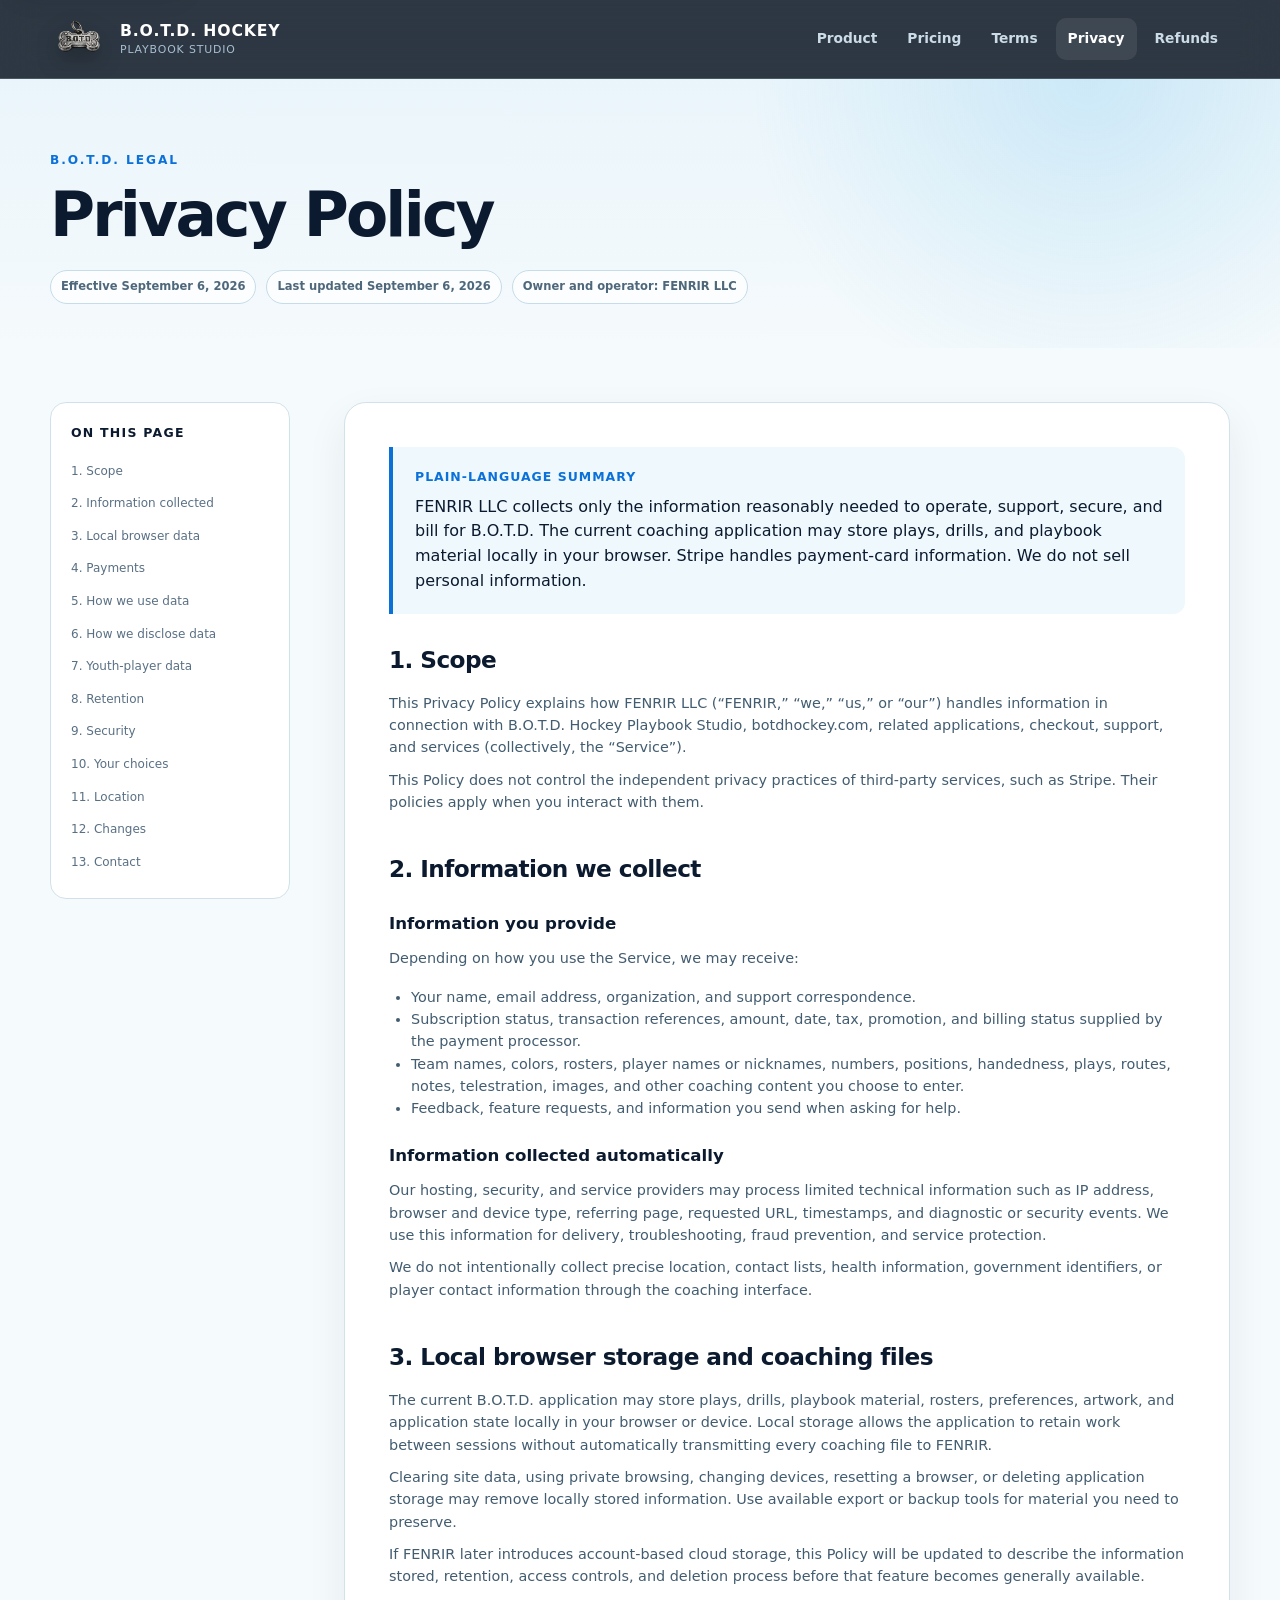
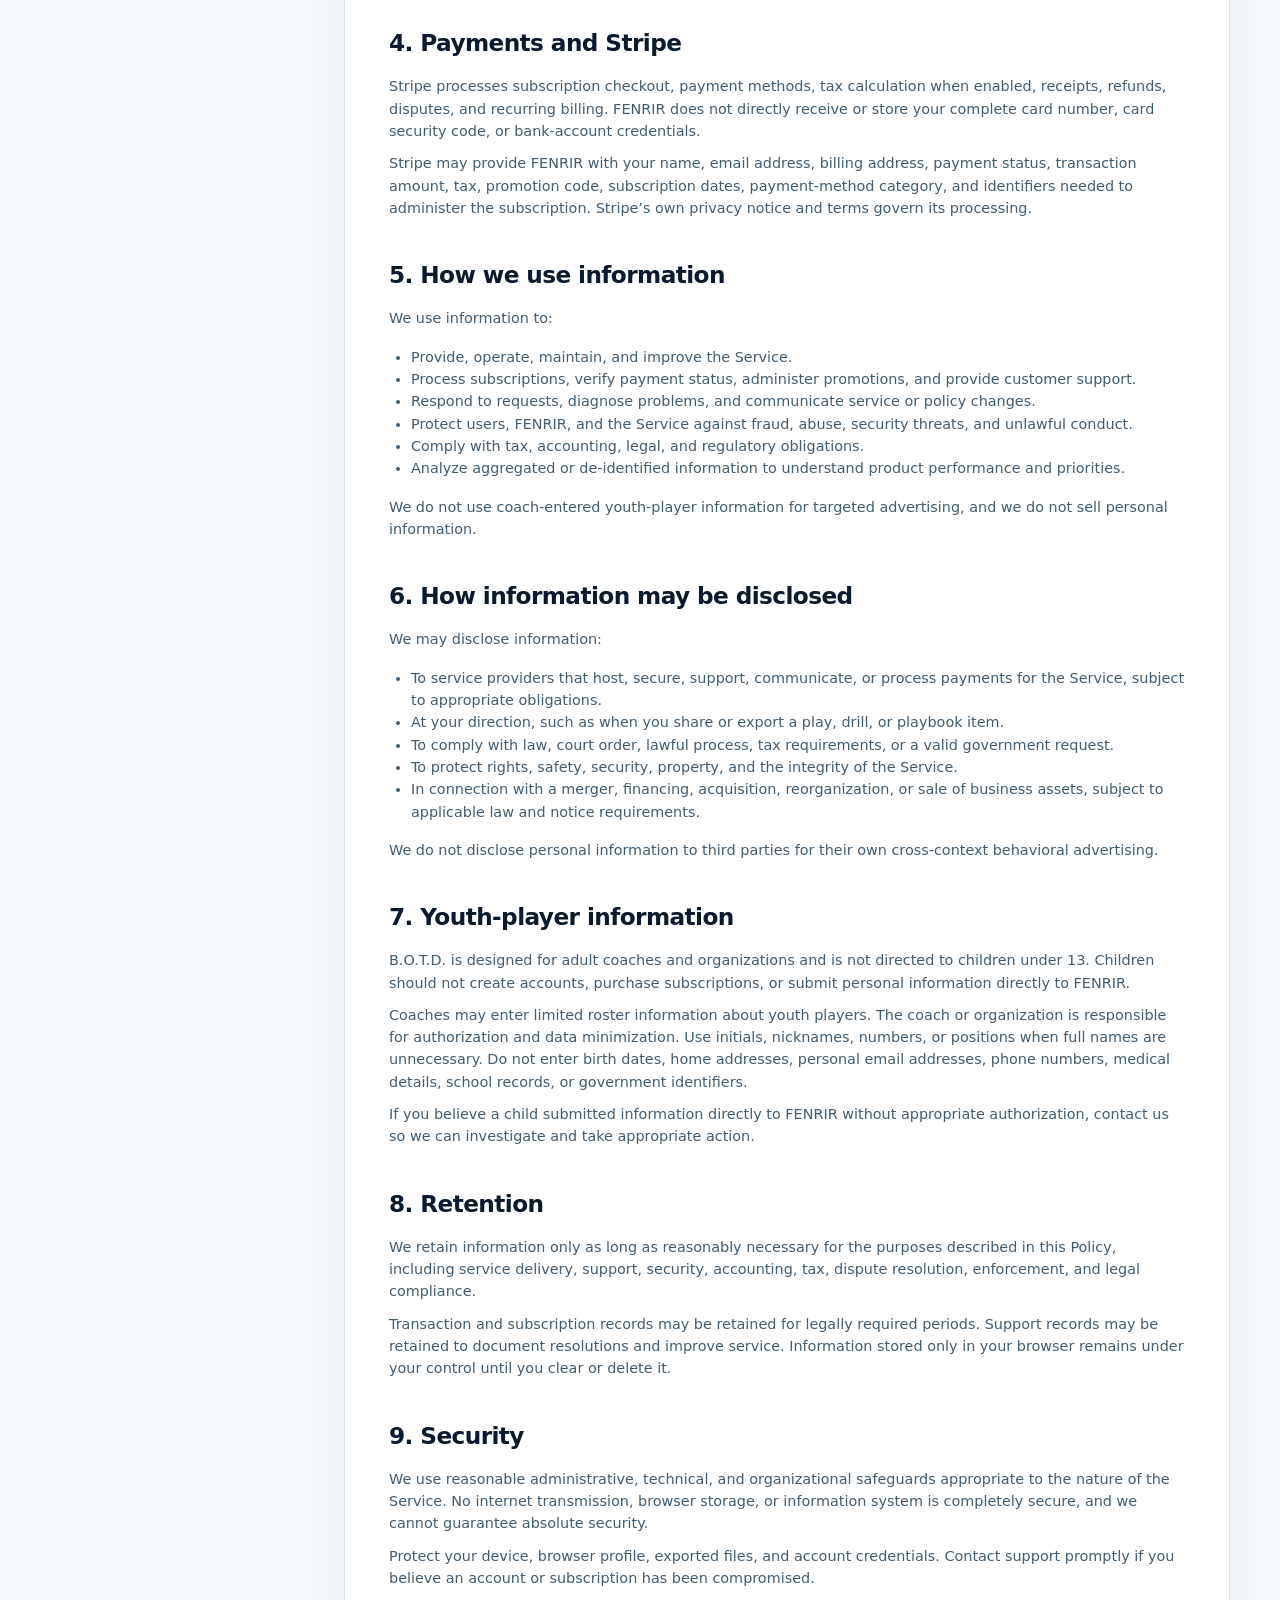
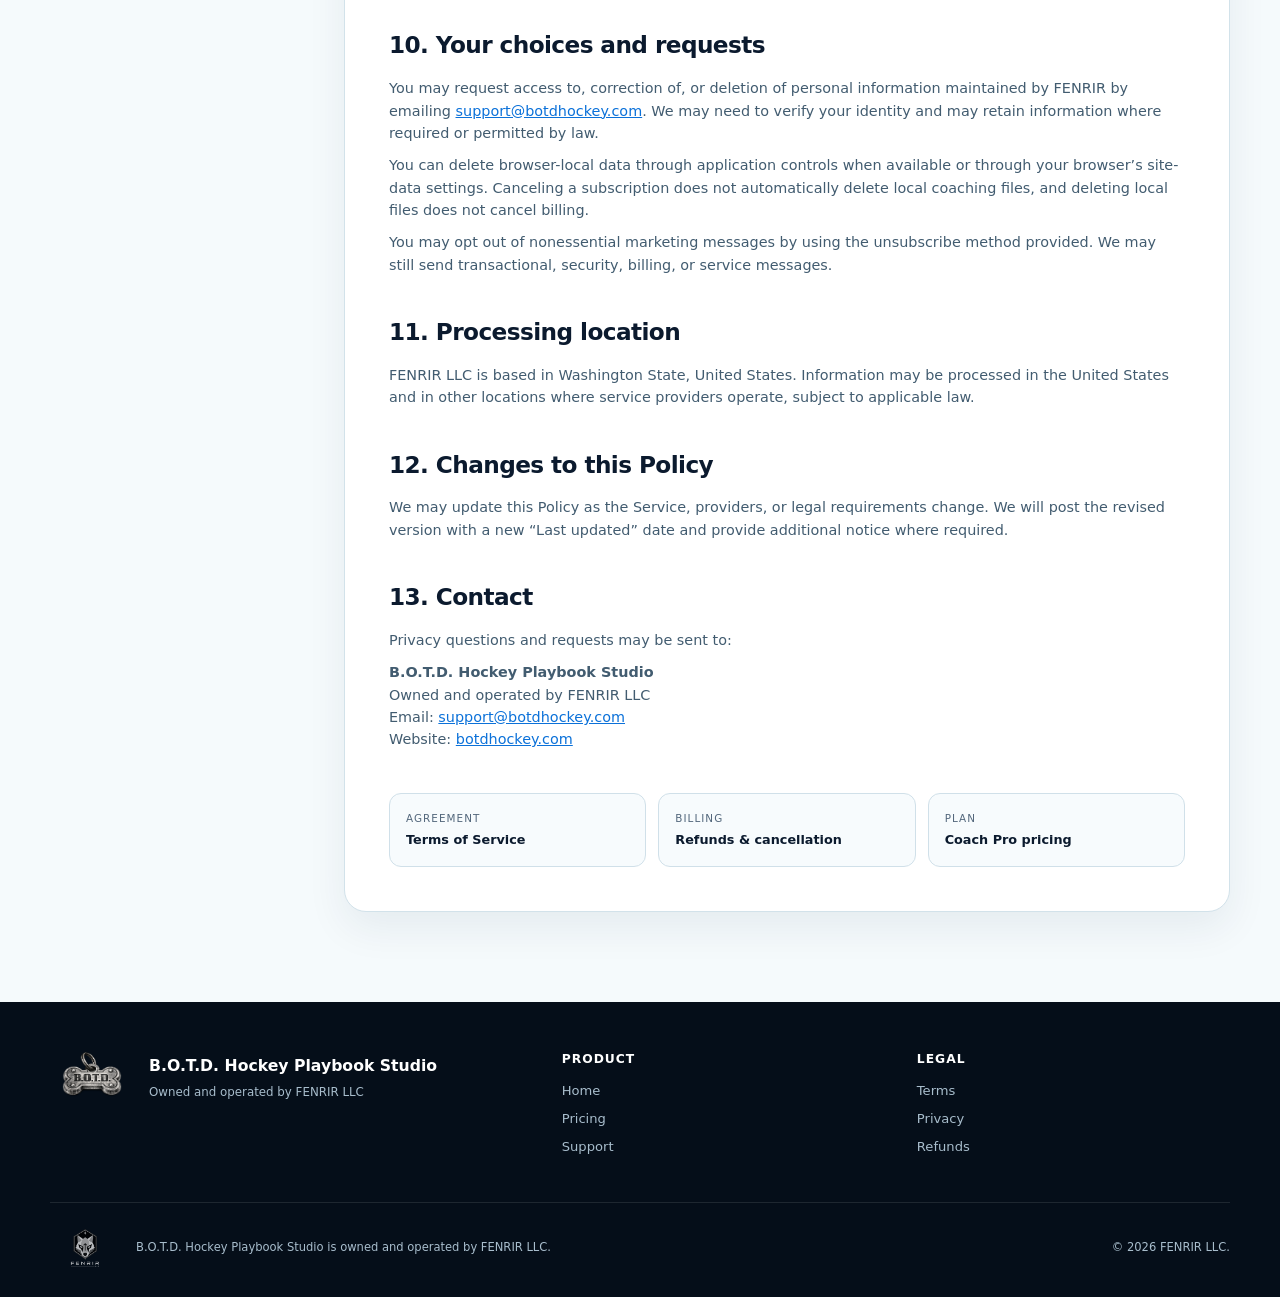
==== commit 60f951a8: "Reposition B.O.T.D. as Hockey Playbook Studio" ====
--- a/privacy/index.html
+++ b/privacy/index.html
@@ -4,7 +4,7 @@
   <meta charset="utf-8">
   <meta name="viewport" content="width=device-width, initial-scale=1">
   <title>Privacy Policy | B.O.T.D. Hockey</title>
-  <meta name="description" content="Privacy practices for B.O.T.D. Hockey Coaching Aid, owned and operated by FENRIR LLC.">
+  <meta name="description" content="Privacy practices for B.O.T.D. Hockey Playbook Studio, owned and operated by FENRIR LLC.">
   <link rel="canonical" href="https://botdhockey.com/privacy/">
   <meta name="theme-color" content="#07111f">
   <link rel="icon" href="/assets/favicon.png" type="image/png">
@@ -16,7 +16,7 @@
 <a class="skip-link" href="#main">Skip to content</a>
 <header class="site-header">
   <div class="container header-inner">
-    <a class="product-brand" href="/" aria-label="B.O.T.D. Hockey home"><img src="/assets/botd-dog-tag.png" alt=""><span class="product-brand-copy"><strong>B.O.T.D. HOCKEY</strong><small>Single Timeline Director</small></span></a>
+    <a class="product-brand" href="/" aria-label="B.O.T.D. Hockey home"><img src="/assets/botd-dog-tag.png" alt=""><span class="product-brand-copy"><strong>B.O.T.D. HOCKEY</strong><small>Playbook Studio</small></span></a>
     <button class="nav-toggle" type="button" aria-expanded="false" aria-controls="site-nav" data-nav-toggle aria-label="Open navigation"><span></span></button>
     <nav class="site-nav" id="site-nav" data-nav aria-label="Legal navigation"><a href="/">Product</a><a href="/subscribe/">Pricing</a><a href="/terms/">Terms</a><a href="/privacy/" aria-current="page">Privacy</a><a href="/refunds/">Refunds</a></nav>
   </div>
@@ -30,19 +30,19 @@
     </nav></aside>
 
     <article class="legal-content">
-      <div class="summary-box"><strong>Plain-language summary</strong><p>FENRIR LLC collects only the information reasonably needed to operate, support, secure, and bill for B.O.T.D. The current coaching application may store plays locally in your browser. Stripe handles payment-card information. We do not sell personal information.</p></div>
+      <div class="summary-box"><strong>Plain-language summary</strong><p>FENRIR LLC collects only the information reasonably needed to operate, support, secure, and bill for B.O.T.D. The current coaching application may store plays, drills, and playbook material locally in your browser. Stripe handles payment-card information. We do not sell personal information.</p></div>
 
-      <section class="legal-section" id="scope"><h2>1. Scope</h2><p>This Privacy Policy explains how FENRIR LLC (“FENRIR,” “we,” “us,” or “our”) handles information in connection with B.O.T.D. Hockey Coaching Aid, botdhockey.com, related applications, checkout, support, and services (collectively, the “Service”).</p><p>This Policy does not control the independent privacy practices of third-party services, such as Stripe. Their policies apply when you interact with them.</p></section>
+      <section class="legal-section" id="scope"><h2>1. Scope</h2><p>This Privacy Policy explains how FENRIR LLC (“FENRIR,” “we,” “us,” or “our”) handles information in connection with B.O.T.D. Hockey Playbook Studio, botdhockey.com, related applications, checkout, support, and services (collectively, the “Service”).</p><p>This Policy does not control the independent privacy practices of third-party services, such as Stripe. Their policies apply when you interact with them.</p></section>
 
       <section class="legal-section" id="collect"><h2>2. Information we collect</h2><h3>Information you provide</h3><p>Depending on how you use the Service, we may receive:</p><ul><li>Your name, email address, organization, and support correspondence.</li><li>Subscription status, transaction references, amount, date, tax, promotion, and billing status supplied by the payment processor.</li><li>Team names, colors, rosters, player names or nicknames, numbers, positions, handedness, plays, routes, notes, telestration, images, and other coaching content you choose to enter.</li><li>Feedback, feature requests, and information you send when asking for help.</li></ul><h3>Information collected automatically</h3><p>Our hosting, security, and service providers may process limited technical information such as IP address, browser and device type, referring page, requested URL, timestamps, and diagnostic or security events. We use this information for delivery, troubleshooting, fraud prevention, and service protection.</p><p>We do not intentionally collect precise location, contact lists, health information, government identifiers, or player contact information through the coaching interface.</p></section>
 
-      <section class="legal-section" id="local"><h2>3. Local browser storage and coaching files</h2><p>The current B.O.T.D. application may store plays, rosters, preferences, artwork, and application state locally in your browser or device. Local storage allows the application to retain work between sessions without automatically transmitting every coaching file to FENRIR.</p><p>Clearing site data, using private browsing, changing devices, resetting a browser, or deleting application storage may remove locally stored information. Use available export or backup tools for material you need to preserve.</p><p>If FENRIR later introduces account-based cloud storage, this Policy will be updated to describe the information stored, retention, access controls, and deletion process before that feature becomes generally available.</p></section>
+      <section class="legal-section" id="local"><h2>3. Local browser storage and coaching files</h2><p>The current B.O.T.D. application may store plays, drills, playbook material, rosters, preferences, artwork, and application state locally in your browser or device. Local storage allows the application to retain work between sessions without automatically transmitting every coaching file to FENRIR.</p><p>Clearing site data, using private browsing, changing devices, resetting a browser, or deleting application storage may remove locally stored information. Use available export or backup tools for material you need to preserve.</p><p>If FENRIR later introduces account-based cloud storage, this Policy will be updated to describe the information stored, retention, access controls, and deletion process before that feature becomes generally available.</p></section>
 
       <section class="legal-section" id="payments"><h2>4. Payments and Stripe</h2><p>Stripe processes subscription checkout, payment methods, tax calculation when enabled, receipts, refunds, disputes, and recurring billing. FENRIR does not directly receive or store your complete card number, card security code, or bank-account credentials.</p><p>Stripe may provide FENRIR with your name, email address, billing address, payment status, transaction amount, tax, promotion code, subscription dates, payment-method category, and identifiers needed to administer the subscription. Stripe’s own privacy notice and terms govern its processing.</p></section>
 
       <section class="legal-section" id="use"><h2>5. How we use information</h2><p>We use information to:</p><ul><li>Provide, operate, maintain, and improve the Service.</li><li>Process subscriptions, verify payment status, administer promotions, and provide customer support.</li><li>Respond to requests, diagnose problems, and communicate service or policy changes.</li><li>Protect users, FENRIR, and the Service against fraud, abuse, security threats, and unlawful conduct.</li><li>Comply with tax, accounting, legal, and regulatory obligations.</li><li>Analyze aggregated or de-identified information to understand product performance and priorities.</li></ul><p>We do not use coach-entered youth-player information for targeted advertising, and we do not sell personal information.</p></section>
 
-      <section class="legal-section" id="share"><h2>6. How information may be disclosed</h2><p>We may disclose information:</p><ul><li>To service providers that host, secure, support, communicate, or process payments for the Service, subject to appropriate obligations.</li><li>At your direction, such as when you share or export a play.</li><li>To comply with law, court order, lawful process, tax requirements, or a valid government request.</li><li>To protect rights, safety, security, property, and the integrity of the Service.</li><li>In connection with a merger, financing, acquisition, reorganization, or sale of business assets, subject to applicable law and notice requirements.</li></ul><p>We do not disclose personal information to third parties for their own cross-context behavioral advertising.</p></section>
+      <section class="legal-section" id="share"><h2>6. How information may be disclosed</h2><p>We may disclose information:</p><ul><li>To service providers that host, secure, support, communicate, or process payments for the Service, subject to appropriate obligations.</li><li>At your direction, such as when you share or export a play, drill, or playbook item.</li><li>To comply with law, court order, lawful process, tax requirements, or a valid government request.</li><li>To protect rights, safety, security, property, and the integrity of the Service.</li><li>In connection with a merger, financing, acquisition, reorganization, or sale of business assets, subject to applicable law and notice requirements.</li></ul><p>We do not disclose personal information to third parties for their own cross-context behavioral advertising.</p></section>
 
       <section class="legal-section" id="youth"><h2>7. Youth-player information</h2><p>B.O.T.D. is designed for adult coaches and organizations and is not directed to children under 13. Children should not create accounts, purchase subscriptions, or submit personal information directly to FENRIR.</p><p>Coaches may enter limited roster information about youth players. The coach or organization is responsible for authorization and data minimization. Use initials, nicknames, numbers, or positions when full names are unnecessary. Do not enter birth dates, home addresses, personal email addresses, phone numbers, medical details, school records, or government identifiers.</p><p>If you believe a child submitted information directly to FENRIR without appropriate authorization, contact us so we can investigate and take appropriate action.</p></section>
 
@@ -56,13 +56,13 @@
 
       <section class="legal-section" id="changes"><h2>12. Changes to this Policy</h2><p>We may update this Policy as the Service, providers, or legal requirements change. We will post the revised version with a new “Last updated” date and provide additional notice where required.</p></section>
 
-      <section class="legal-section" id="contact"><h2>13. Contact</h2><p>Privacy questions and requests may be sent to:</p><p><strong>B.O.T.D. Hockey Coaching Aid</strong><br>Owned and operated by FENRIR LLC<br>Email: <a href="mailto:support@botdhockey.com">support@botdhockey.com</a><br>Website: <a href="https://botdhockey.com/">botdhockey.com</a></p></section>
+      <section class="legal-section" id="contact"><h2>13. Contact</h2><p>Privacy questions and requests may be sent to:</p><p><strong>B.O.T.D. Hockey Playbook Studio</strong><br>Owned and operated by FENRIR LLC<br>Email: <a href="mailto:support@botdhockey.com">support@botdhockey.com</a><br>Website: <a href="https://botdhockey.com/">botdhockey.com</a></p></section>
 
       <nav class="policy-nav" aria-label="Related policies"><a href="/terms/"><span>Agreement</span><strong>Terms of Service</strong></a><a href="/refunds/"><span>Billing</span><strong>Refunds & cancellation</strong></a><a href="/subscribe/"><span>Plan</span><strong>Coach Pro pricing</strong></a></nav>
     </article>
   </div>
 </main>
 
-<footer class="site-footer"><div class="container"><div class="footer-grid"><div class="footer-product"><img src="/assets/botd-dog-tag.png" alt=""><div><strong>B.O.T.D. Hockey Coaching Aid</strong><span>Owned and operated by FENRIR LLC</span></div></div><div class="footer-column"><strong>Product</strong><a href="/">Home</a><a href="/subscribe/">Pricing</a><a href="mailto:support@botdhockey.com">Support</a></div><div class="footer-column"><strong>Legal</strong><a href="/terms/">Terms</a><a href="/privacy/">Privacy</a><a href="/refunds/">Refunds</a></div></div><div class="owner-bar"><img src="/assets/fenrir-owner-mark-small.png" alt="FENRIR LLC"><p>B.O.T.D. Hockey Coaching Aid is owned and operated by FENRIR LLC.</p><p class="copyright">© <span data-year></span> FENRIR LLC.</p></div></div></footer>
+<footer class="site-footer"><div class="container"><div class="footer-grid"><div class="footer-product"><img src="/assets/botd-dog-tag.png" alt=""><div><strong>B.O.T.D. Hockey Playbook Studio</strong><span>Owned and operated by FENRIR LLC</span></div></div><div class="footer-column"><strong>Product</strong><a href="/">Home</a><a href="/subscribe/">Pricing</a><a href="mailto:support@botdhockey.com">Support</a></div><div class="footer-column"><strong>Legal</strong><a href="/terms/">Terms</a><a href="/privacy/">Privacy</a><a href="/refunds/">Refunds</a></div></div><div class="owner-bar"><img src="/assets/fenrir-owner-mark-small.png" alt="FENRIR LLC"><p>B.O.T.D. Hockey Playbook Studio is owned and operated by FENRIR LLC.</p><p class="copyright">© <span data-year></span> FENRIR LLC.</p></div></div></footer>
 </body>
 </html>
